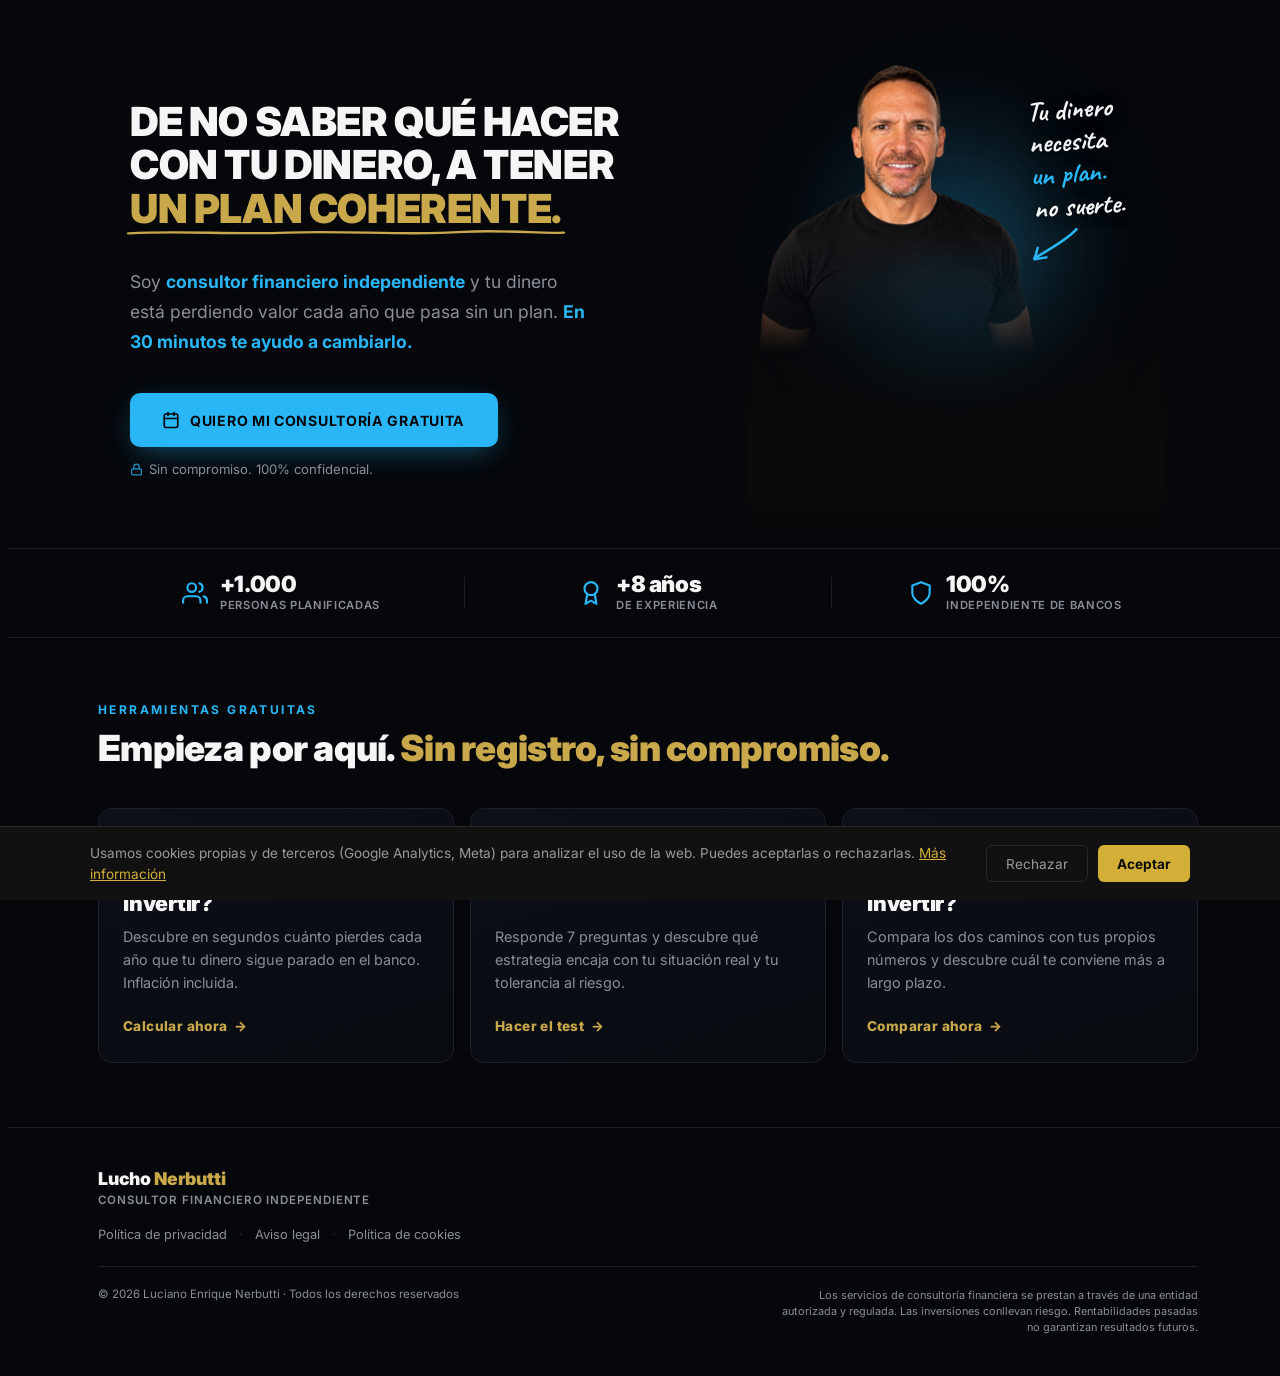
==== index.html @ 668ce2b1 "Add files via upload" ====
<!DOCTYPE html>
<html lang="es">
<head>
<meta charset="UTF-8">
<meta name="viewport" content="width=device-width, initial-scale=1.0, viewport-fit=cover">

<title>Lucho Nerbutti · Consultor Financiero Independiente · España</title>
<meta name="description" content="Consultor financiero independiente. Consultoría gratuita 30 min. Test de perfil inversor y calculadora de interés compuesto. +1.000 personas planificadas">
<link rel="canonical" href="https://luchonerbutti.com/">
<meta property="og:locale" content="es_ES">
<meta property="og:type" content="website">
<meta property="og:title" content="Lucho Nerbutti · Consultor Financiero Independiente · España">
<meta property="og:description" content="Consultor financiero independiente. Consultoría gratuita 30 min. Test de perfil inversor y calculadora de interés compuesto. +1.000 personas planificadas">
<meta property="og:url" content="https://luchonerbutti.com/">
<meta property="og:site_name" content="Lucho Nerbutti">
<meta property="og:image" content="/assets/og-homepage.png">
<meta property="og:image:width" content="1200">
<meta property="og:image:height" content="630">
<!-- fin bloque pendiente -->

<link rel="icon" href="/assets/favicon-32x32.png" sizes="32x32">
<link rel="icon" href="/assets/favicon-192x192.png" sizes="192x192">
<link rel="apple-touch-icon" href="/assets/favicon-180x180.png">

<link rel="preconnect" href="https://fonts.googleapis.com">
<link rel="preconnect" href="https://fonts.gstatic.com" crossorigin>
<link href="https://fonts.googleapis.com/css2?family=Inter:wght@400;500;600;700;800;900&family=Caveat:wght@600;700&display=swap" rel="stylesheet">
<link rel="stylesheet" href="/assets/shared.css">

<style>

:root{
  --bg:#05070A; --ink:#F5F5F5; --sky:#29B6F6; --gold:#C9A84C;
  --muted:#8A8F98; --line:#1B2027;
}

<style>
* { box-sizing: border-box; margin: 0; padding: 0; }
html, body { background: #05070a; overflow-x: hidden; width: 100%; max-width: 100%; }

#lucho-hero {
  font-family: 'Inter', sans-serif;
  background: #05070a;
  color: #f5f5f5;
  width: 100%;
  overflow: hidden;
}

.hero-grid-wrap { display: flex; justify-content: center; }
.hero-inner {
  width: 100%; max-width: 1100px;
  padding: 3.5rem 2rem 0;
  display: grid;
  grid-template-columns: 1.15fr 420px;
  gap: 2rem;
  align-items: stretch;
  box-sizing: border-box;
  min-height: 540px;
}

.hero-left {
  padding-bottom: 3rem;
  display: flex;
  flex-direction: column;
  justify-content: center;
}

.hero-title {
  font-size: 2.5rem; font-weight: 900; line-height: 1.08;
  color: #f5f5f5; letter-spacing: -0.01em; margin-bottom: 1.25rem;
  text-transform: uppercase;
}
.hero-title-mobile { display: none; }
.hero-title-desktop { display: block; }
.hero-title em { font-style: normal; color: #c9a84c; }

.hero-subtitle {
  font-size: 1.1rem; color: #8a8f98; line-height: 1.7;
  margin-bottom: 2.25rem; max-width: 460px;
}
.hero-subtitle strong { color: var(--sky); font-weight: 700; }

.hero-btns {
  display: flex; flex-direction: row; gap: 0.85rem;
  align-items: center; flex-wrap: wrap;
}

.hero-btn-primary {
  display: inline-flex; align-items: center; gap: 0.6rem; background: var(--sky); color: #05070a;
  border: 2px solid var(--sky); border-radius: 10px; padding: 1rem 1.9rem;
  font-size: 0.88rem; font-weight: 700; letter-spacing: 0.05em; text-transform: uppercase;
  cursor: pointer; text-decoration: none; font-family: 'Inter', sans-serif;
  box-shadow: 0 8px 30px -8px rgba(41,182,246,0.5);
  transition: background 0.2s, color 0.2s, transform 0.15s, box-shadow 0.2s;
}
.hero-btn-primary:hover { background: #4fc3f7; border-color: #4fc3f7; transform: translateY(-2px); box-shadow: 0 12px 40px -8px rgba(41,182,246,0.6); }

.hero-btn-secondary {
  display: inline-block; background: transparent; color: #f5f5f5;
  border: 2px solid #2a2a2a; border-radius: 8px; padding: 1rem 1.9rem;
  font-size: 0.88rem; font-weight: 700; letter-spacing: 0.1em; text-transform: uppercase;
  cursor: pointer; text-decoration: none; font-family: 'Inter', sans-serif;
  transition: border-color 0.2s, color 0.2s, transform 0.15s;
}
.hero-btn-secondary:hover { border-color: #c9a84c; color: #c9a84c; transform: translateY(-2px); }

.hero-right {
  position: relative;
  overflow: visible;
  display: flex;
  align-items: flex-start;
  justify-content: flex-start;
  background: linear-gradient(to top, #05070a 0%, rgba(10,10,10,0.4) 20%, transparent 50%);
}

.hero-foto {
  width: 300px;
  height: auto;
  max-height: 540px;
  object-fit: contain;
  -webkit-mask-image: linear-gradient(to bottom, black 60%, transparent 98%);
  mask-image: linear-gradient(to bottom, black 60%, transparent 98%);
  object-position: top center;
  display: block;
  position: relative;
  z-index: 1;
}

.hero-foto-fade {
  position: absolute;
  bottom: 0; left: 0; right: 0;
  height: 55%;
  background: linear-gradient(to top, #05070a 0%, rgba(10,10,10,0.9) 25%, rgba(10,10,10,0.5) 55%, transparent 100%);
  z-index: 2;
  pointer-events: none;
}

.hero-foto-glow {
  position: absolute;
  z-index: 0;
  pointer-events: none;
}

.hero-cred-wrap { display: flex; justify-content: center; border-top: 1px solid #1b2027; }
.hero-credibilidad {
  width: 100%; max-width: 1100px;
  padding: 1.5rem 2rem;
  display: flex; align-items: center; justify-content: space-around;
}
.hero-cred-item { display: flex; flex-direction: row; align-items: center; justify-content: center; gap: 0.75rem; text-align: left; flex: 1; }
.hero-cred-icon { color: var(--sky); flex-shrink: 0; }
.hero-cred-txt { display: flex; flex-direction: column; }
.hero-cred-numero { font-size: 1.4rem; font-weight: 900; color: #f5f5f5; letter-spacing: -0.02em; line-height: 1; margin-bottom: 0.25rem; }
.hero-cred-label { font-size: 0.7rem; color: #8a8f98; line-height: 1.2; text-transform: uppercase; letter-spacing: 0.06em; font-weight: 600; }
.hero-cred-sep { width: 1px; height: 32px; background: #1b2027; flex-shrink: 0; }

.hero-h2-seo {
  position: absolute;
  width: 1px; height: 1px;
  overflow: hidden;
  clip: rect(0,0,0,0);
  white-space: nowrap;
}

@media (max-width: 768px) {
  .hero-grid-wrap { display: block; }

  .hero-inner {
    grid-template-columns: 1fr;
    text-align: center;
    gap: 0;
    padding: 0 1.25rem 0;
    min-height: unset;
    align-items: center;
  }

  .hero-left {
    padding-bottom: 1.75rem;
    align-items: center;
    padding-top: 0;
    padding-left: 1.25rem;
    padding-right: 1.25rem;
  }

  .hero-right {
    order: -1;
    height: auto;
    width: 100%;
    overflow: visible;
    align-items: flex-start;
  }

  .hero-foto {
    width: 78%;
    height: auto;
    max-height: 360px;
    object-fit: contain;
    object-position: top center;
    margin: 24px auto 0;
    display: block;
    position: relative;
    -webkit-mask-image: linear-gradient(to bottom, black 62%, transparent 98%);
    mask-image: linear-gradient(to bottom, black 62%, transparent 98%);
  }

  .hero-right .hero-foto-glow {
    display: block;
    top: 6%; left: 50%; width: 78%; height: 55%;
    background: radial-gradient(ellipse at center, rgba(41,182,246,0.45) 0%, rgba(41,182,246,0.15) 45%, transparent 72%);
  }
  .hero-right .hero-handwrite {
    top: 12%; right: 3%; font-size: 1.2rem; max-width: 104px;
  }
  .hero-right .hero-handwrite .hw-arrow { width: 30px; height: 22px; margin-left: 0.8rem; }

  .hero-title {
    font-size: 1.75rem; letter-spacing: -0.02em;
    margin-bottom: 0.9rem; line-height: 1.08;
  }
  .hero-title-desktop { display: none; }
  .hero-title-mobile { display: block; }

  .hero-subtitle {
    font-size: 0.98rem; max-width: 100%;
    margin-left: auto; margin-right: auto;
    margin-bottom: 1.6rem;
  }

  .hero-btns {
    flex-direction: column; align-items: stretch;
    gap: 0.7rem; width: 100%;
  }
  .hero-btn-primary, .hero-btn-secondary {
    text-align: center; width: 100%; box-sizing: border-box;
    justify-content: center;
    padding: 1rem 0.75rem; font-size: 0.82rem; white-space: normal;
    letter-spacing: 0.03em;
  }

  .hero-cred-wrap { border-top: none; }
  .hero-credibilidad { padding: 1.25rem 1.25rem 1.75rem; justify-content: space-between; }
  .hero-cred-numero { font-size: 1.1rem; }
  .hero-cred-label { font-size: 0.62rem; color: #8a8f98; white-space: normal; max-width: 70px; }
  .hero-cred-sep { height: 28px; }
}


#lucho-footer { font-family: 'Inter', sans-serif; background: #05070a; border-top: 1px solid #1b2027; color: #f5f5f5; padding: 2.5rem 2rem 2rem; display: flex; justify-content: center; }
.footer-wrap { width: 100%; max-width: 1100px; }
.footer-top { margin-bottom: 1.25rem; }
.footer-nombre { font-size: 1.1rem; font-weight: 900; color: #f5f5f5; letter-spacing: -0.01em; margin-bottom: 0.2rem; }
.footer-nombre span { color: #c9a84c; }
.footer-cargo { font-size: 0.72rem; color: #8a8f98; letter-spacing: 0.08em; text-transform: uppercase; font-weight: 600; }
.footer-legal-row { display: flex; align-items: center; gap: 0.75rem; margin-bottom: 1.5rem; flex-wrap: wrap; }
.footer-legal-link { text-decoration: none; color: #8a8f98; font-size: 0.8rem; transition: color 0.2s; }
.footer-legal-link:hover { color: #c9a84c; }
.footer-sep { color: #2a2a2a; font-size: 0.8rem; }
.footer-bottom { display: flex; align-items: flex-start; justify-content: space-between; gap: 1rem; border-top: 1px solid #1b2027; padding-top: 1.25rem; flex-wrap: wrap; }
.footer-copyright { font-size: 0.72rem; color: #8a8f98; }
.footer-disclaimer { font-size: 0.68rem; color: #8a8f98; text-align: right; line-height: 1.5; max-width: 420px; }


/* ===== Identidad visual: celeste + glow + mano-escrito ===== */
.hero-note { display:flex; align-items:center; gap:0.4rem; margin-top:0.9rem; font-size:0.82rem; color:var(--muted); }
.hero-note svg { color: var(--sky); opacity:0.8; }

/* glow celeste detrás de la foto */
/* glow celeste detrás de la foto */
.hero-foto-glow {
  position:absolute; top:8%; left:50%; transform:translateX(-50%);
  width:65%; height:60%;
  background: radial-gradient(ellipse at center, rgba(41,182,246,0.55) 0%, rgba(41,182,246,0.15) 45%, transparent 70%);
  filter: blur(55px); z-index:0; pointer-events:none;
}
.hero-foto { position:relative; z-index:1; }

/* mano-escrito estilo boceto */
.hero-handwrite {
  position:absolute; z-index:3; top:6%; right:10%;
  font-family:'Caveat',cursive; font-size:1.75rem; font-weight:700;
  color:#f5f5f5; line-height:1.15; text-align:left; max-width:160px;
  transform:rotate(-4deg); text-shadow:0 2px 14px rgba(0,0,0,0.9);
}
.hero-handwrite .hw-plan { color: var(--sky); }
.hero-handwrite .hw-arrow { display:block; margin-top:0.2rem; margin-left:-0.5rem; color:var(--sky); }

/* eyebrow herramientas a celeste */
.herr-eyebrow { color: var(--sky) !important; }
.herr-card-tag { color: var(--sky) !important; }
.herr-card-tag-dot { background: var(--sky) !important; }
.herr-title em { color: var(--gold); }
.hero-title em { color: var(--gold); }
.hero-title em { position:relative; display:inline-block; }
.hero-title em::after {
  content:''; position:absolute; left:-1%; right:-1%; bottom:-0.18em; height:0.22em;
  background-image: url("data:image/svg+xml,%3Csvg xmlns='http://www.w3.org/2000/svg' viewBox='0 0 300 12' preserveAspectRatio='none'%3E%3Cpath d='M2 7 C40 3 70 9 110 6 C150 3 190 10 230 5 C260 2 285 8 298 6' stroke='%23C9A84C' stroke-width='3' fill='none' stroke-linecap='round'/%3E%3C/svg%3E");
  background-repeat:no-repeat; background-size:100% 100%;
}

/* CTA de tarjetas: mantener dorado (es "resultado/acción financiera"), o celeste? -> celeste acción */
.herr-card-cta { color: var(--gold) !important; }
.herr-card-cta-arrow { color: var(--gold); }

/* iconos credibilidad a celeste */
.hero-cred-icon { color: var(--sky); }

#lucho-herramientas { font-family: 'Inter', sans-serif; background: #05070a; color: #f5f5f5; padding: 4rem 2rem; display: flex; justify-content: center; border-top: 1px solid #1b2027; }
.herr-wrap { width: 100%; max-width: 1100px; }
.herr-head { margin-bottom: 2.5rem; }
.herr-eyebrow { font-size: 12px; color: #8a8f98; letter-spacing: 0.2em; text-transform: uppercase; font-weight: 700; margin-bottom: 0.75rem; }
.herr-title { font-size: 2.25rem; font-weight: 900; line-height: 1.1; color: #f5f5f5; letter-spacing: -0.02em; }
.herr-title em { font-style: normal; color: #c9a84c; }
.herr-grid { display: grid; grid-template-columns: repeat(3, 1fr); gap: 1rem; }
.herr-card { display: flex; flex-direction: column; background: linear-gradient(160deg, #0c1017 0%, #080b10 100%); border: 1px solid #1b2027; border-radius: 14px; padding: 1.75rem 1.5rem; text-decoration: none; position: relative; overflow: hidden; transition: transform 0.25s ease, border-color 0.25s ease, background 0.25s ease; }
.herr-card::before { content: ''; position: absolute; top: 0; left: 0; right: 0; height: 2px; background: var(--sky); transform: scaleX(0); transform-origin: left; transition: transform 0.3s ease; }
.herr-card:hover { border-color: #29506b; transform: translateY(-4px); background: linear-gradient(160deg, #0e131b 0%, #0a0e14 100%); }
.herr-card:hover::before { transform: scaleX(1); }
.herr-card-tag { display: inline-flex; align-items: center; gap: 0.4rem; font-size: 10px; color: #c9a84c; letter-spacing: 0.12em; text-transform: uppercase; font-weight: 700; margin-bottom: 1rem; }
.herr-card-tag-dot { width: 5px; height: 5px; border-radius: 50%; background: #c9a84c; flex-shrink: 0; }
.herr-card-title { font-size: 1.35rem; font-weight: 900; color: #f5f5f5; letter-spacing: -0.01em; line-height: 1.2; margin-bottom: 0.5rem; min-height: 3.24rem; display: flex; align-items: flex-start; }
.herr-card-desc { font-size: 0.9rem; color: #8a8f98; line-height: 1.6; margin-bottom: 1.5rem; flex-grow: 1; }
.herr-card-cta { display: inline-flex; align-items: center; gap: 0.4rem; font-size: 0.85rem; font-weight: 800; color: #c9a84c; letter-spacing: 0.03em; }
.herr-card-cta-arrow { transition: transform 0.2s; }
.herr-card:hover .herr-card-cta-arrow { transform: translateX(4px); }

@media (max-width: 768px) {
  .herr-title { font-size: 1.6rem; }
  .herr-grid { grid-template-columns: 1fr; }
  .herr-card-title { min-height: 0; }
  #lucho-herramientas { padding: 2.5rem 1.25rem; }
  #lucho-footer { padding: 2rem 1.25rem 1.5rem; }
  .footer-legal-row { gap: 0.5rem; }
  .footer-bottom { flex-direction: column; gap: 0.35rem; }
  .footer-disclaimer { text-align: left; }
}
</style>
</head>
<body>

<div id="lucho-hero">
  <h2 class="hero-h2-seo">Consultor financiero independiente — Test de perfil inversor y calculadora de interés compuesto gratuitos</h2>
  <div class="hero-grid-wrap">
    <div class="hero-inner">

      <div class="hero-left">
        <!-- Desktop title -->
        <h1 class="hero-title hero-title-desktop">
          DE NO SABER QUÉ HACER<br>
          CON TU DINERO, A TENER<br>
          <em>UN PLAN COHERENTE.</em>
        </h1>
        <!-- Mobile title -->
        <div class="hero-title hero-title-mobile">
          DE NO SABER QUÉ HACER<br>
          CON TU DINERO, A TENER<br>
          <em>UN PLAN COHERENTE.</em>
        </div>
        <p class="hero-subtitle">
          Soy <strong>consultor financiero independiente</strong> y tu dinero está perdiendo valor cada año que pasa sin un plan.
          <strong>En 30 minutos te ayudo a cambiarlo.</strong>
        </p>
        <div class="hero-btns">
          <a href="https://wa.me/34646604591?text=Hola%20Lucho%2C%20quiero%20reservar%20una%20consultor%C3%ADa%20gratuita%20para%20que%20valores%20mi%20caso" class="hero-btn-primary" target="_blank"><svg width="18" height="18" viewBox="0 0 24 24" fill="none" stroke="currentColor" stroke-width="2.2" stroke-linecap="round" stroke-linejoin="round"><rect x="3" y="4" width="18" height="18" rx="2"/><line x1="16" y1="2" x2="16" y2="6"/><line x1="8" y1="2" x2="8" y2="6"/><line x1="3" y1="10" x2="21" y2="10"/></svg>Quiero mi consultoría gratuita</a>
        </div>
        <p class="hero-note"><svg width="13" height="13" viewBox="0 0 24 24" fill="none" stroke="currentColor" stroke-width="2.2" stroke-linecap="round" stroke-linejoin="round"><rect x="3" y="11" width="18" height="11" rx="2"/><path d="M7 11V7a5 5 0 0 1 10 0v4"/></svg> Sin compromiso. 100% confidencial.</p>
      </div>

      <div class="hero-right">
        <div class="hero-foto-glow"></div>
        <img
          src="/assets/perfil-lucho.png"
          alt="Lucho Nerbutti — Consultor Financiero Independiente"
          class="hero-foto"
        />
        <div class="hero-foto-fade"></div>
        <div class="hero-handwrite">Tu dinero<br>necesita<br><span class="hw-plan">un plan.</span><br>no suerte.<svg class="hw-arrow" width="54" height="40" viewBox="0 0 54 40" fill="none" stroke="currentColor" stroke-width="2.5" stroke-linecap="round" stroke-linejoin="round"><path d="M50 4 C40 14 22 22 6 30"/><path d="M18 30 L6 31 L10 20"/></svg></div>
      </div>

    </div>
  </div>

  <div class="hero-cred-wrap">
    <div class="hero-credibilidad">
      <div class="hero-cred-item">
        <svg class="hero-cred-icon" width="26" height="26" viewBox="0 0 24 24" fill="none" stroke="currentColor" stroke-width="2" stroke-linecap="round" stroke-linejoin="round"><path d="M17 21v-2a4 4 0 0 0-4-4H5a4 4 0 0 0-4 4v2"/><circle cx="9" cy="7" r="4"/><path d="M23 21v-2a4 4 0 0 0-3-3.87"/><path d="M16 3.13a4 4 0 0 1 0 7.75"/></svg>
        <div class="hero-cred-txt">
          <div class="hero-cred-numero">+1.000</div>
          <div class="hero-cred-label">personas planificadas</div>
        </div>
      </div>
      <div class="hero-cred-sep"></div>
      <div class="hero-cred-item">
        <svg class="hero-cred-icon" width="26" height="26" viewBox="0 0 24 24" fill="none" stroke="currentColor" stroke-width="2" stroke-linecap="round" stroke-linejoin="round"><circle cx="12" cy="8" r="6"/><path d="M15.477 12.89 17 22l-5-3-5 3 1.523-9.11"/></svg>
        <div class="hero-cred-txt">
          <div class="hero-cred-numero">+8 años</div>
          <div class="hero-cred-label">de experiencia</div>
        </div>
      </div>
      <div class="hero-cred-sep"></div>
      <div class="hero-cred-item">
        <svg class="hero-cred-icon" width="26" height="26" viewBox="0 0 24 24" fill="none" stroke="currentColor" stroke-width="2" stroke-linecap="round" stroke-linejoin="round"><path d="M12 22s8-4 8-10V5l-8-3-8 3v7c0 6 8 10 8 10z"/></svg>
        <div class="hero-cred-txt">
          <div class="hero-cred-numero">100%</div>
          <div class="hero-cred-label">independiente de bancos</div>
        </div>
      </div>
    </div>
  </div>
</div>

<div id="lucho-herramientas">
  <div class="herr-wrap">
    <div class="herr-head">
      <div class="herr-eyebrow">Herramientas gratuitas</div>
      <div class="herr-title">Empieza por aquí. <em>Sin registro, sin compromiso.</em></div>
    </div>
    <div class="herr-grid">

      <a href="/calculadora-interes-compuesto/" class="herr-card">
        <div class="herr-card-tag"><span class="herr-card-tag-dot"></span>Calculadora · 30 seg</div>
        <div class="herr-card-title">¿Cuánto te cuesta no invertir?</div>
        <div class="herr-card-desc">Descubre en segundos cuánto pierdes cada año que tu dinero sigue parado en el banco. Inflación incluida.</div>
        <span class="herr-card-cta">Calcular ahora <span class="herr-card-cta-arrow">→</span></span>
      </a>

      <a href="/test-perfil-inversor/" class="herr-card">
        <div class="herr-card-tag"><span class="herr-card-tag-dot"></span>Test · 3 min</div>
        <div class="herr-card-title">¿Qué tipo de inversor eres?</div>
        <div class="herr-card-desc">Responde 7 preguntas y descubre qué estrategia encaja con tu situación real y tu tolerancia al riesgo.</div>
        <span class="herr-card-cta">Hacer el test <span class="herr-card-cta-arrow">→</span></span>
      </a>

      <a href="/amortizar-hipoteca-o-invertir/" class="herr-card">
        <div class="herr-card-tag"><span class="herr-card-tag-dot"></span>Simulador · 2 min</div>
        <div class="herr-card-title">¿Amortizar hipoteca o invertir?</div>
        <div class="herr-card-desc">Compara los dos caminos con tus propios números y descubre cuál te conviene más a largo plazo.</div>
        <span class="herr-card-cta">Comparar ahora <span class="herr-card-cta-arrow">→</span></span>
      </a>

    </div>
  </div>
</div>

  <div id="lucho-footer">
  <div class="footer-wrap">
    <div class="footer-top">
      <div class="footer-nombre">Lucho <span>Nerbutti</span></div>
      <div class="footer-cargo">Consultor Financiero Independiente</div>
    </div>
    <div class="footer-legal-row">
      <a href="/politica-de-privacidad/" class="footer-legal-link">Política de privacidad</a>
      <span class="footer-sep">·</span>
      <a href="/aviso-legal/" class="footer-legal-link">Aviso legal</a>
      <span class="footer-sep">·</span>
      <a href="/politica-de-cookies/" class="footer-legal-link">Política de cookies</a>
    </div>
    <div class="footer-bottom">
      <div class="footer-copyright">© 2026 Luciano Enrique Nerbutti · Todos los derechos reservados</div>
      <div class="footer-disclaimer">Los servicios de consultoría financiera se prestan a través de una entidad autorizada y regulada. Las inversiones conllevan riesgo. Rentabilidades pasadas no garantizan resultados futuros.</div>
    </div>
  </div>
  </div>


<script src="/assets/cookie-consent.js"></script>
</body>
</html>
---- assets/shared.css ----
/* ── COOKIE BANNER ── */
#ln-cookie-banner {
  position: fixed; bottom: 0; left: 0; right: 0; z-index: 9999;
  background: #111111; border-top: 1px solid #2a2a2a;
  padding: 1rem 1.5rem; font-family: 'Inter', sans-serif;
}
.ln-cookie-inner {
  max-width: 1100px; margin: 0 auto;
  display: flex; align-items: center; justify-content: space-between;
  gap: 1.5rem; flex-wrap: wrap;
}
.ln-cookie-inner p { color: #999; font-size: 0.85rem; line-height: 1.5; margin: 0; flex: 1; min-width: 240px; }
.ln-cookie-inner a { color: #d4af37; }
.ln-cookie-btns { display: flex; gap: 0.6rem; flex-shrink: 0; }
#ln-cookie-reject { background: transparent; border: 1px solid #2a2a2a; color: #999; border-radius: 6px; padding: 0.6rem 1.2rem; font-size: 0.85rem; cursor: pointer; font-family: 'Inter', sans-serif; }
#ln-cookie-accept { background: #d4af37; border: none; color: #0a0a0a; border-radius: 6px; padding: 0.6rem 1.2rem; font-weight: 700; font-size: 0.85rem; cursor: pointer; font-family: 'Inter', sans-serif; }
@media (max-width: 600px) {
  .ln-cookie-inner { flex-direction: column; align-items: stretch; }
  .ln-cookie-btns { justify-content: stretch; }
  .ln-cookie-btns button { flex: 1; }
}

/* ── FOOTER (igual en todas las páginas) ── */
#ln-footer { font-family: 'Inter', sans-serif; background: #0a0a0a; border-top: 1px solid #1a1a1a; color: #f5f5f5; padding: 2.5rem 2rem 2rem; display: flex; justify-content: center; }
.ln-footer-wrap { width: 100%; max-width: 1100px; }
.ln-footer-top { margin-bottom: 1.25rem; }
.ln-footer-nombre { font-size: 1.1rem; font-weight: 900; color: #f5f5f5; letter-spacing: -0.01em; margin-bottom: 0.2rem; }
.ln-footer-nombre span { color: #d4af37; }
.ln-footer-cargo { font-size: 0.72rem; color: #555; letter-spacing: 0.08em; text-transform: uppercase; font-weight: 600; }
.ln-footer-legal-row { display: flex; align-items: center; gap: 0.75rem; margin-bottom: 1.5rem; flex-wrap: wrap; }
.ln-footer-legal-link { text-decoration: none; color: #555; font-size: 0.8rem; transition: color 0.2s; }
.ln-footer-legal-link:hover { color: #d4af37; }
.ln-footer-sep { color: #2a2a2a; font-size: 0.8rem; }
.ln-footer-bottom { display: flex; align-items: flex-start; justify-content: space-between; gap: 1rem; border-top: 1px solid #141414; padding-top: 1.25rem; flex-wrap: wrap; }
.ln-footer-copyright { font-size: 0.72rem; color: #444; }
.ln-footer-disclaimer { font-size: 0.68rem; color: #333; text-align: right; line-height: 1.5; max-width: 420px; }
@media (max-width: 768px) {
  #ln-footer { padding: 2rem 1.25rem 1.5rem; }
  .ln-footer-bottom { flex-direction: column; gap: 0.35rem; }
  .ln-footer-disclaimer { text-align: left; }
}

/* ── PÁGINAS LEGALES ── */
#legal-page { font-family: 'Inter', sans-serif; background: #0a0a0a; color: #f5f5f5; width: 100%; padding-bottom: 2rem; }
.legal-wrap { width: 100%; max-width: 800px; margin: 0 auto; padding: 4rem 2rem 3rem; }
.legal-title { font-size: 2rem; font-weight: 900; color: #f5f5f5; letter-spacing: -0.02em; margin-bottom: 2rem; text-transform: uppercase; }
.legal-h2 { font-size: 1.05rem; font-weight: 800; color: #d4af37; letter-spacing: 0.02em; margin: 2rem 0 0.85rem; text-transform: uppercase; }
.legal-h2:first-of-type { margin-top: 0; }
.legal-p { font-size: 0.98rem; color: #999; line-height: 1.75; margin-bottom: 1rem; }
.legal-p a { color: #d4af37; }
.legal-list { margin: 0 0 1rem 1.1rem; }
.legal-list li { font-size: 0.98rem; color: #999; line-height: 1.9; }
.legal-list strong { color: #c8c8c8; }
.legal-table { width: 100%; border-collapse: collapse; margin-bottom: 1.5rem; font-size: 0.92rem; }
.legal-table th, .legal-table td { border: 1px solid #222; padding: 0.65rem 0.85rem; text-align: left; color: #999; }
.legal-table th { color: #d4af37; background: #0f0f0f; }
@media (max-width: 600px) {
  .legal-wrap { padding: 2.5rem 1.25rem 2rem; }
  .legal-title { font-size: 1.5rem; }
}
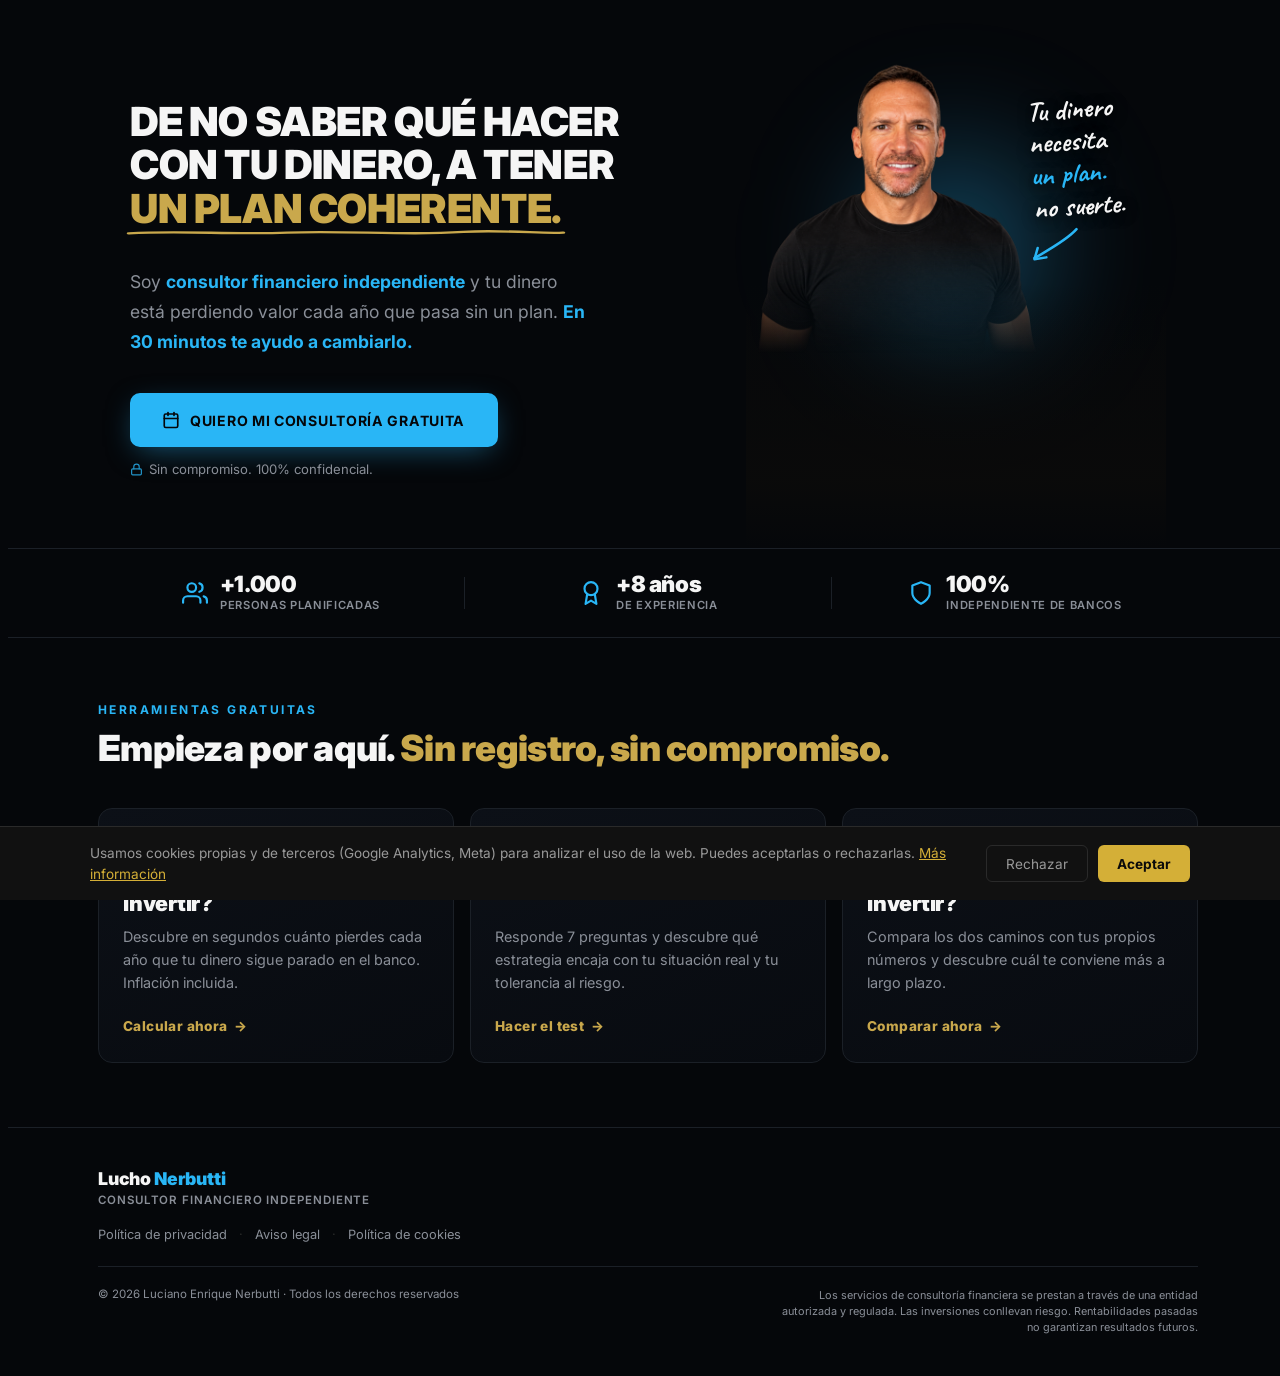
==== commit b6f3b550: "Add files via upload" ====
--- a/index.html
+++ b/index.html
@@ -249,7 +249,7 @@
 .footer-wrap { width: 100%; max-width: 1100px; }
 .footer-top { margin-bottom: 1.25rem; }
 .footer-nombre { font-size: 1.1rem; font-weight: 900; color: #f5f5f5; letter-spacing: -0.01em; margin-bottom: 0.2rem; }
-.footer-nombre span { color: #c9a84c; }
+.footer-nombre span { color: #29B6F6; }
 .footer-cargo { font-size: 0.72rem; color: #8a8f98; letter-spacing: 0.08em; text-transform: uppercase; font-weight: 600; }
 .footer-legal-row { display: flex; align-items: center; gap: 0.75rem; margin-bottom: 1.5rem; flex-wrap: wrap; }
 .footer-legal-link { text-decoration: none; color: #8a8f98; font-size: 0.8rem; transition: color 0.2s; }
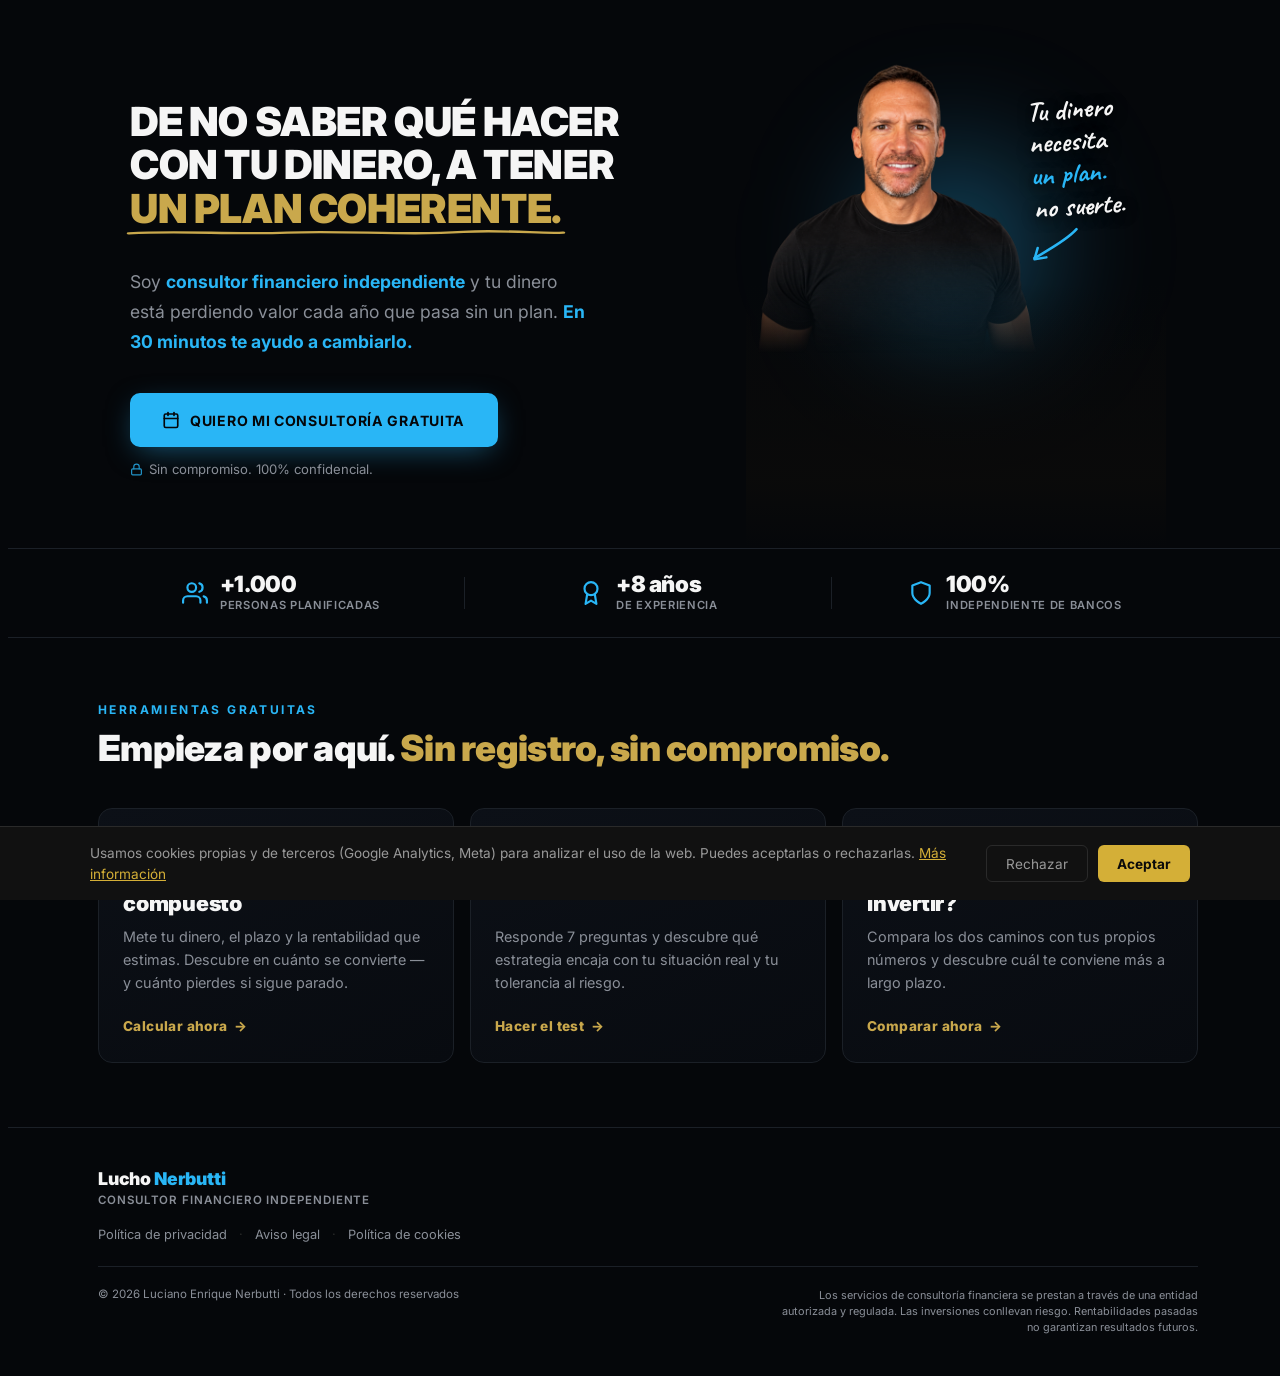
==== commit 447a7414: "Add files via upload" ====
--- a/index.html
+++ b/index.html
@@ -418,8 +418,8 @@
 
       <a href="/calculadora-interes-compuesto/" class="herr-card">
         <div class="herr-card-tag"><span class="herr-card-tag-dot"></span>Calculadora · 30 seg</div>
-        <div class="herr-card-title">¿Cuánto te cuesta no invertir?</div>
-        <div class="herr-card-desc">Descubre en segundos cuánto pierdes cada año que tu dinero sigue parado en el banco. Inflación incluida.</div>
+        <div class="herr-card-title">Calculadora de interés compuesto</div>
+        <div class="herr-card-desc">Mete tu dinero, el plazo y la rentabilidad que estimas. Descubre en cuánto se convierte — y cuánto pierdes si sigue parado.</div>
         <span class="herr-card-cta">Calcular ahora <span class="herr-card-cta-arrow">→</span></span>
       </a>
 
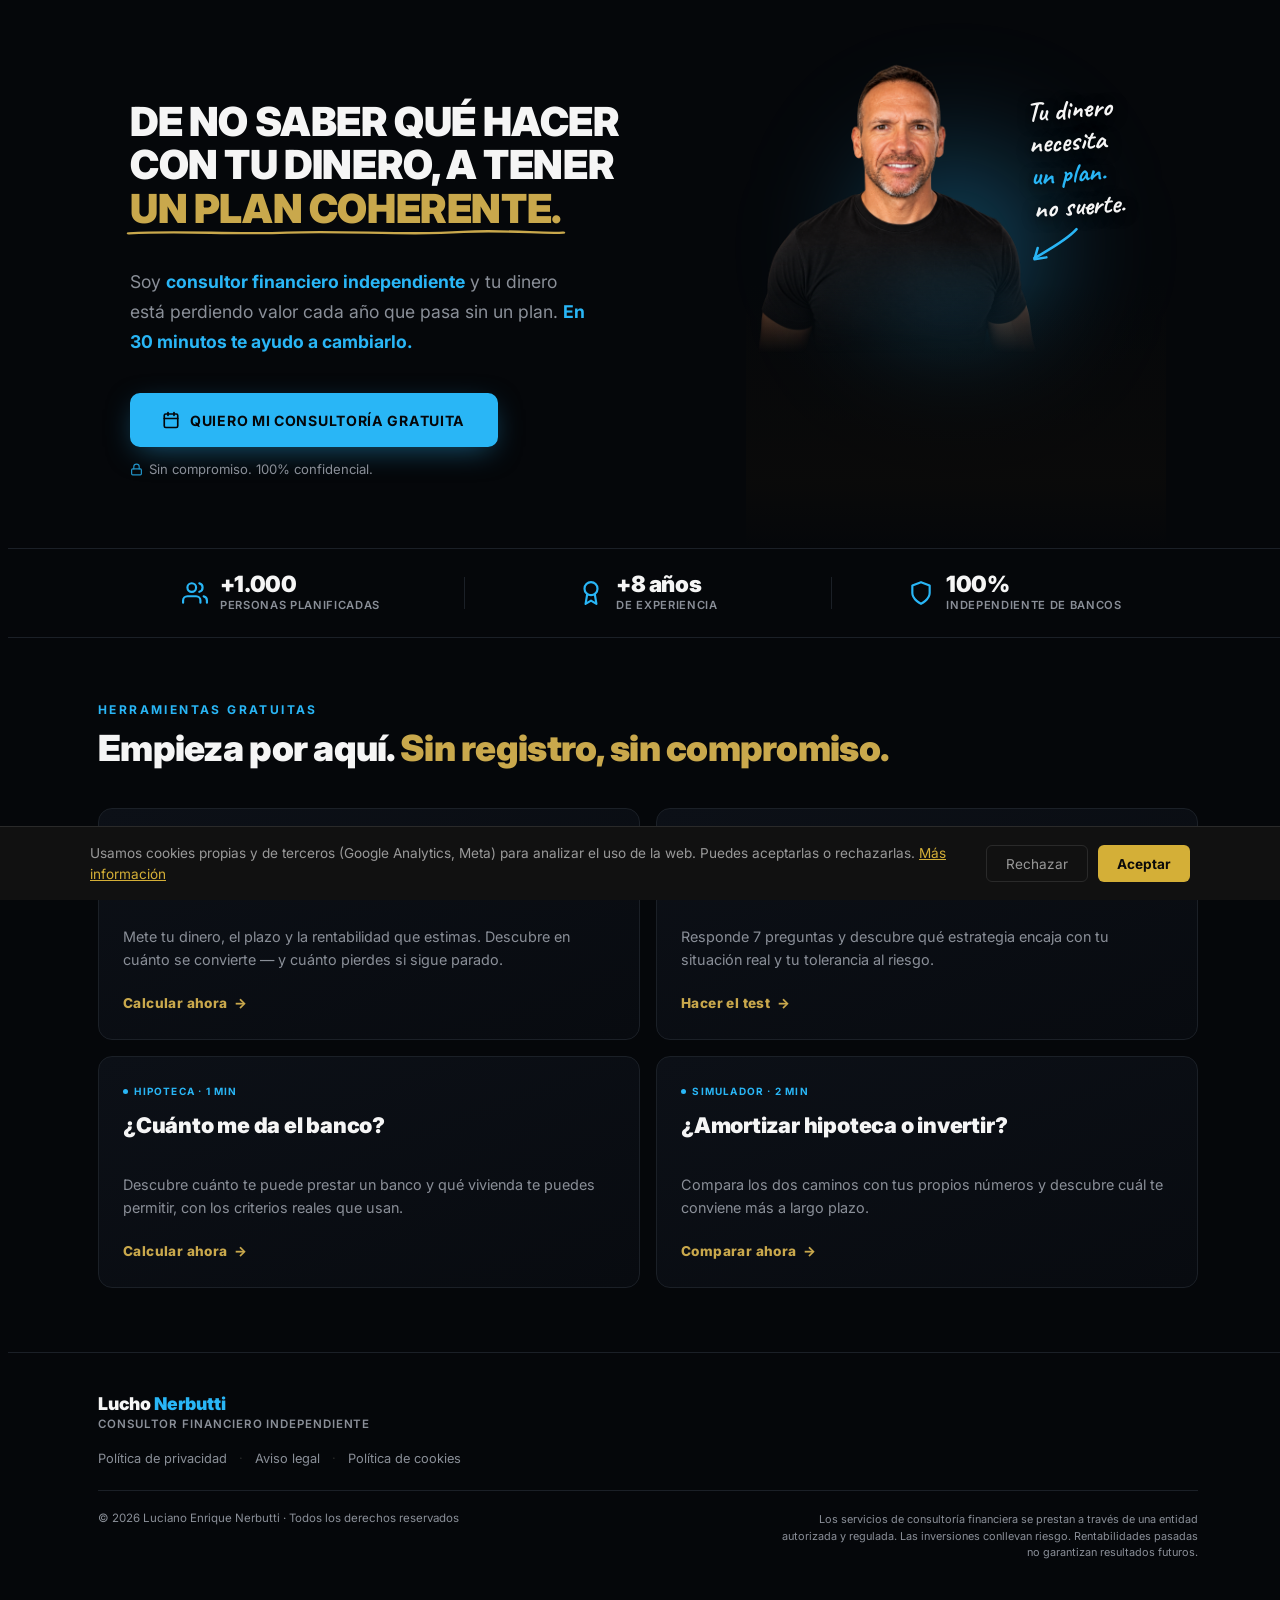
==== commit 6d125cfe: "Add files via upload" ====
--- a/index.html
+++ b/index.html
@@ -310,7 +310,7 @@
 .herr-eyebrow { font-size: 12px; color: #8a8f98; letter-spacing: 0.2em; text-transform: uppercase; font-weight: 700; margin-bottom: 0.75rem; }
 .herr-title { font-size: 2.25rem; font-weight: 900; line-height: 1.1; color: #f5f5f5; letter-spacing: -0.02em; }
 .herr-title em { font-style: normal; color: #c9a84c; }
-.herr-grid { display: grid; grid-template-columns: repeat(3, 1fr); gap: 1rem; }
+.herr-grid { display: grid; grid-template-columns: repeat(2, 1fr); gap: 1rem; }
 .herr-card { display: flex; flex-direction: column; background: linear-gradient(160deg, #0c1017 0%, #080b10 100%); border: 1px solid #1b2027; border-radius: 14px; padding: 1.75rem 1.5rem; text-decoration: none; position: relative; overflow: hidden; transition: transform 0.25s ease, border-color 0.25s ease, background 0.25s ease; }
 .herr-card::before { content: ''; position: absolute; top: 0; left: 0; right: 0; height: 2px; background: var(--sky); transform: scaleX(0); transform-origin: left; transition: transform 0.3s ease; }
 .herr-card:hover { border-color: #29506b; transform: translateY(-4px); background: linear-gradient(160deg, #0e131b 0%, #0a0e14 100%); }
@@ -430,6 +430,13 @@
         <span class="herr-card-cta">Hacer el test <span class="herr-card-cta-arrow">→</span></span>
       </a>
 
+      <a href="/cuanto-me-da-el-banco/" class="herr-card">
+        <div class="herr-card-tag"><span class="herr-card-tag-dot"></span>Hipoteca · 1 min</div>
+        <div class="herr-card-title">¿Cuánto me da el banco?</div>
+        <div class="herr-card-desc">Descubre cuánto te puede prestar un banco y qué vivienda te puedes permitir, con los criterios reales que usan.</div>
+        <span class="herr-card-cta">Calcular ahora <span class="herr-card-cta-arrow">→</span></span>
+      </a>
+
       <a href="/amortizar-hipoteca-o-invertir/" class="herr-card">
         <div class="herr-card-tag"><span class="herr-card-tag-dot"></span>Simulador · 2 min</div>
         <div class="herr-card-title">¿Amortizar hipoteca o invertir?</div>
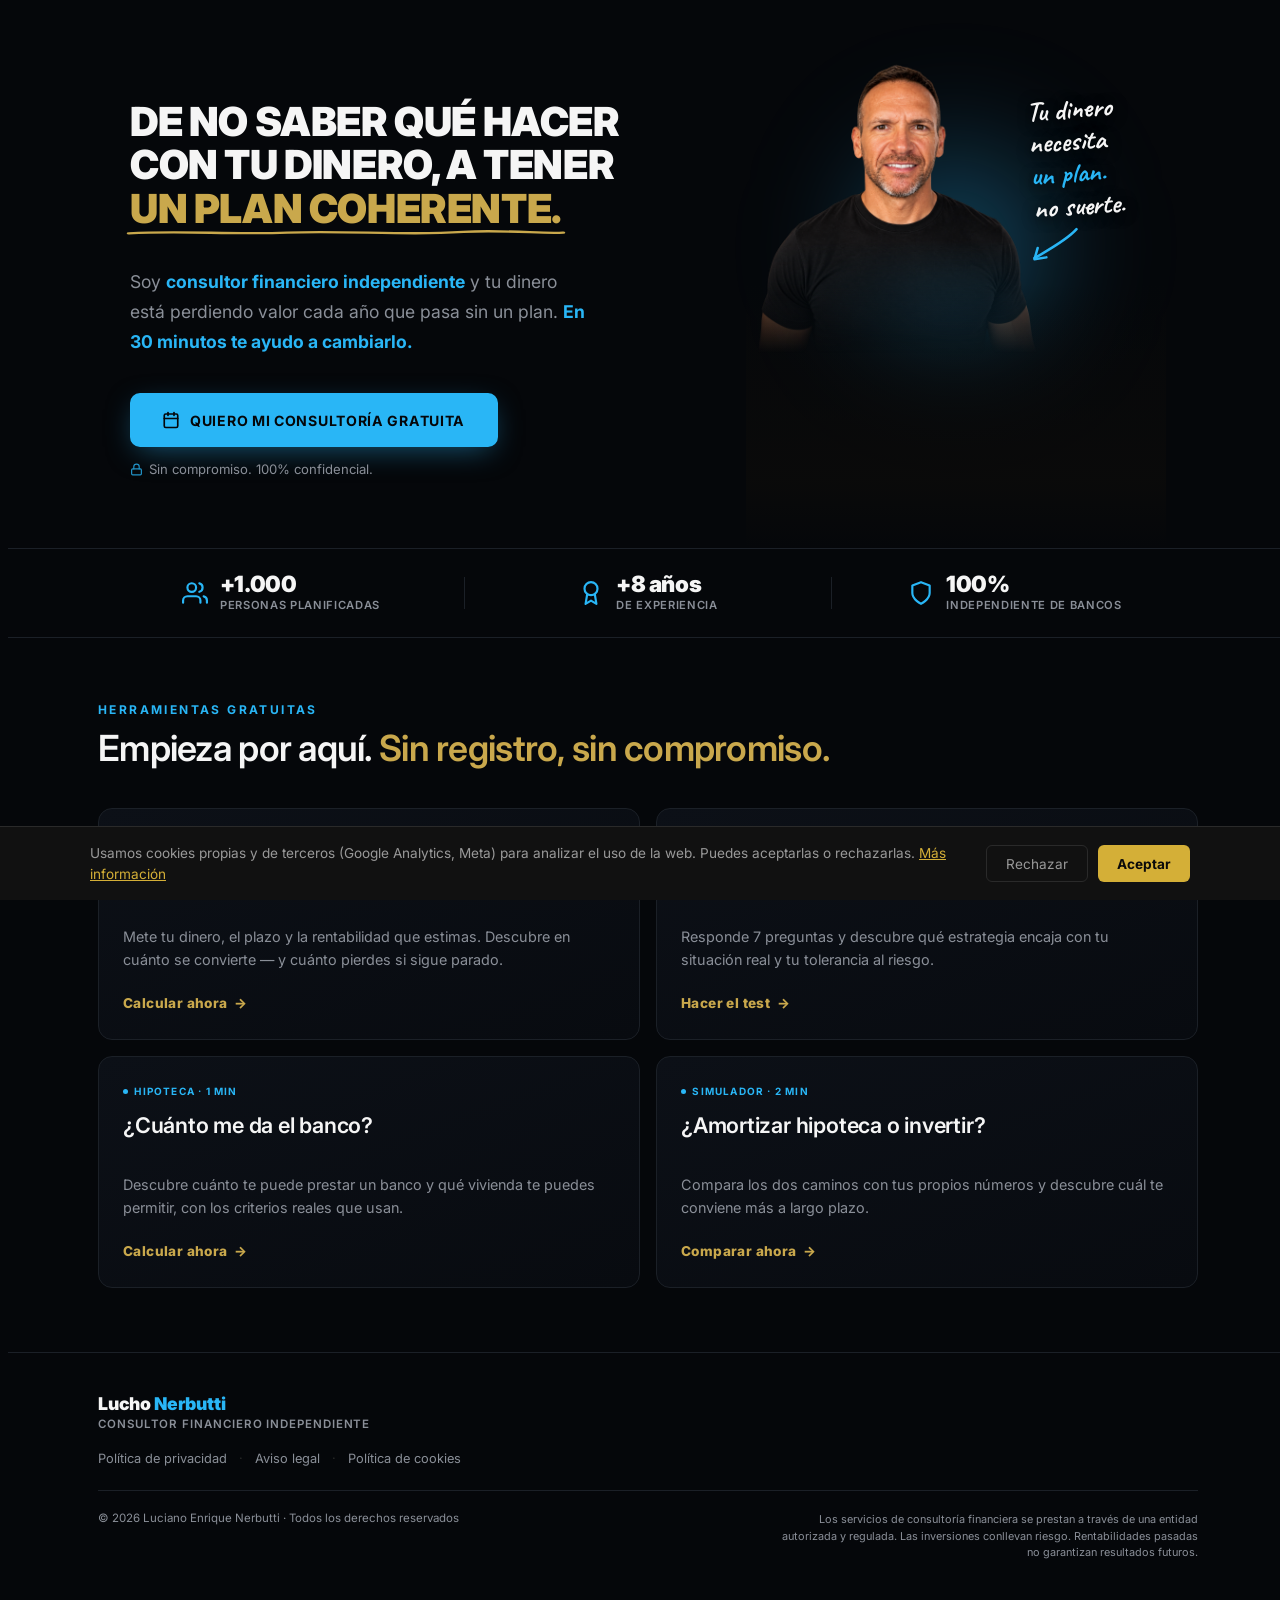
==== commit 75afffb4: "Add files via upload" ====
--- a/index.html
+++ b/index.html
@@ -308,7 +308,7 @@
 .herr-wrap { width: 100%; max-width: 1100px; }
 .herr-head { margin-bottom: 2.5rem; }
 .herr-eyebrow { font-size: 12px; color: #8a8f98; letter-spacing: 0.2em; text-transform: uppercase; font-weight: 700; margin-bottom: 0.75rem; }
-.herr-title { font-size: 2.25rem; font-weight: 900; line-height: 1.1; color: #f5f5f5; letter-spacing: -0.02em; }
+.herr-title { font-size: 2.25rem; font-weight: 600; line-height: 1.1; color: #f5f5f5; letter-spacing: -0.02em; }
 .herr-title em { font-style: normal; color: #c9a84c; }
 .herr-grid { display: grid; grid-template-columns: repeat(2, 1fr); gap: 1rem; }
 .herr-card { display: flex; flex-direction: column; background: linear-gradient(160deg, #0c1017 0%, #080b10 100%); border: 1px solid #1b2027; border-radius: 14px; padding: 1.75rem 1.5rem; text-decoration: none; position: relative; overflow: hidden; transition: transform 0.25s ease, border-color 0.25s ease, background 0.25s ease; }
@@ -317,7 +317,7 @@
 .herr-card:hover::before { transform: scaleX(1); }
 .herr-card-tag { display: inline-flex; align-items: center; gap: 0.4rem; font-size: 10px; color: #c9a84c; letter-spacing: 0.12em; text-transform: uppercase; font-weight: 700; margin-bottom: 1rem; }
 .herr-card-tag-dot { width: 5px; height: 5px; border-radius: 50%; background: #c9a84c; flex-shrink: 0; }
-.herr-card-title { font-size: 1.35rem; font-weight: 900; color: #f5f5f5; letter-spacing: -0.01em; line-height: 1.2; margin-bottom: 0.5rem; min-height: 3.24rem; display: flex; align-items: flex-start; }
+.herr-card-title { font-size: 1.35rem; font-weight: 600; color: #f5f5f5; letter-spacing: -0.01em; line-height: 1.2; margin-bottom: 0.5rem; min-height: 3.24rem; display: flex; align-items: flex-start; }
 .herr-card-desc { font-size: 0.9rem; color: #8a8f98; line-height: 1.6; margin-bottom: 1.5rem; flex-grow: 1; }
 .herr-card-cta { display: inline-flex; align-items: center; gap: 0.4rem; font-size: 0.85rem; font-weight: 800; color: #c9a84c; letter-spacing: 0.03em; }
 .herr-card-cta-arrow { transition: transform 0.2s; }
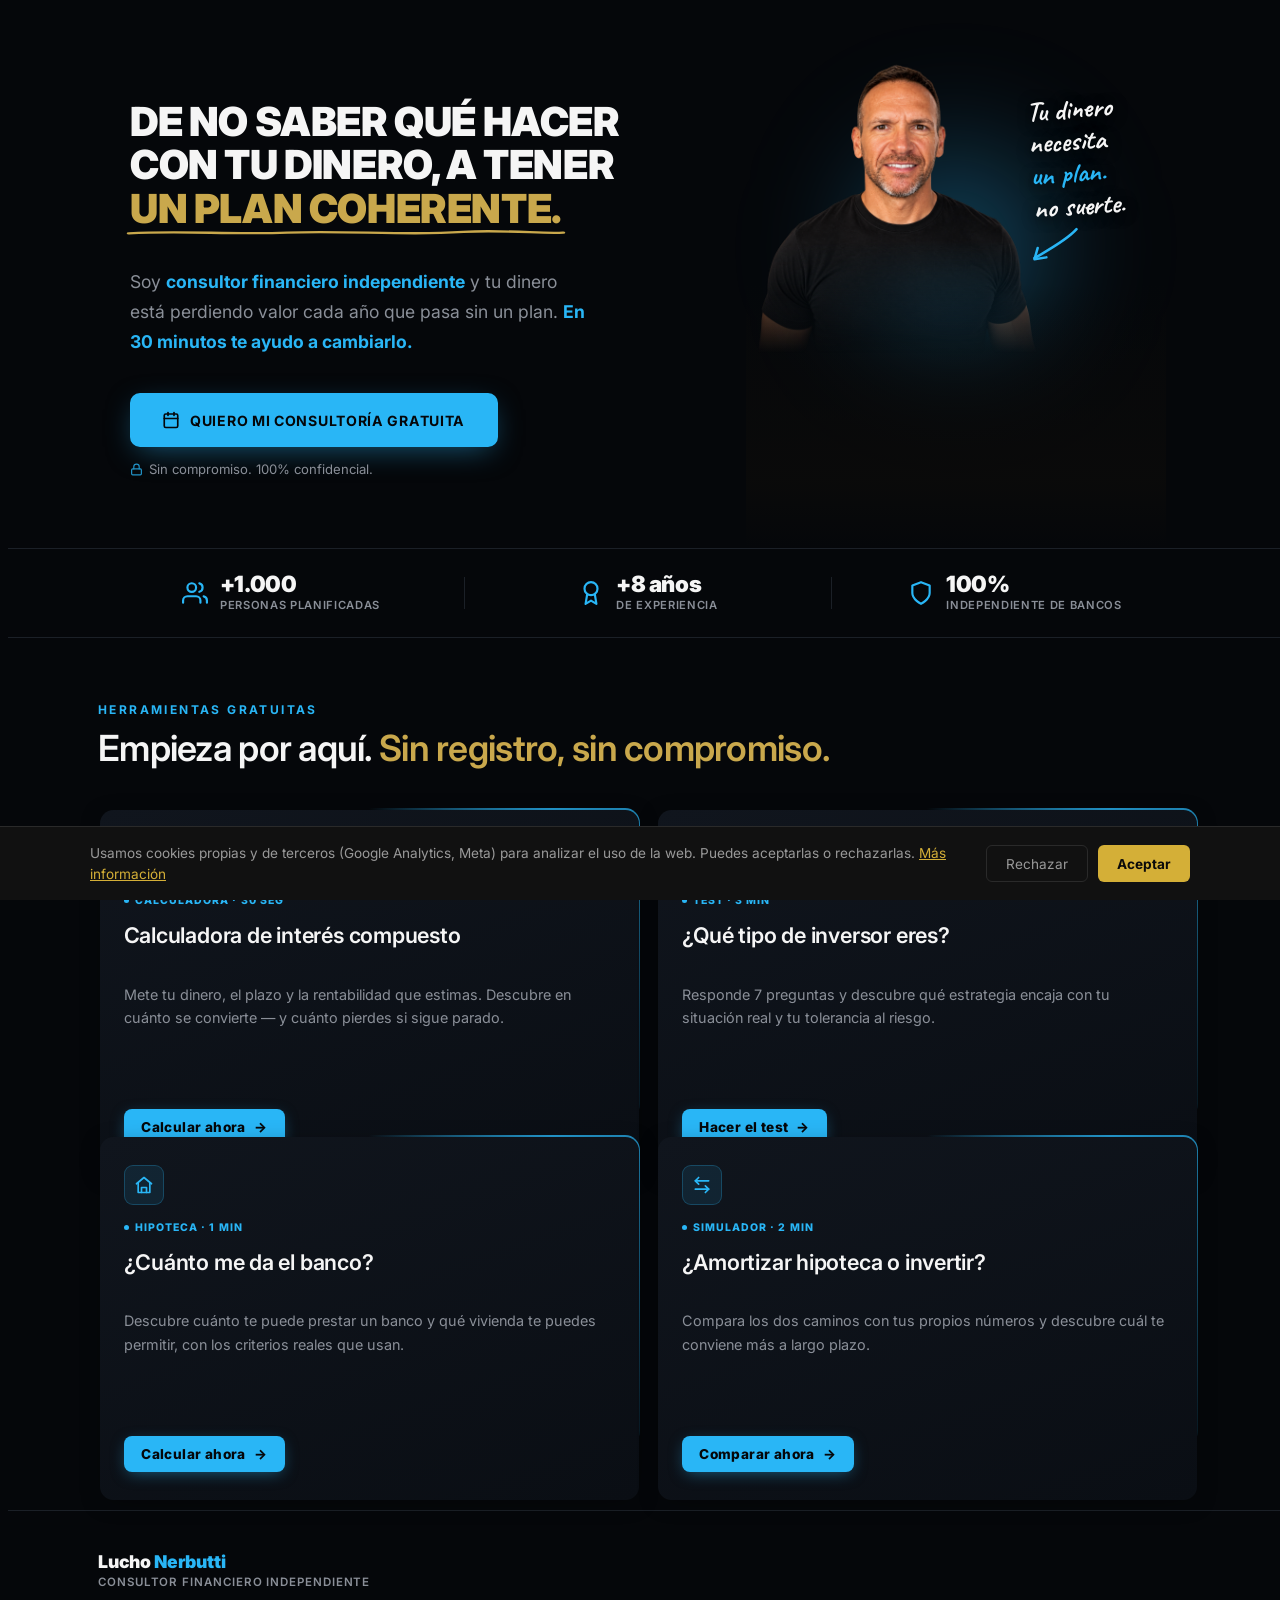
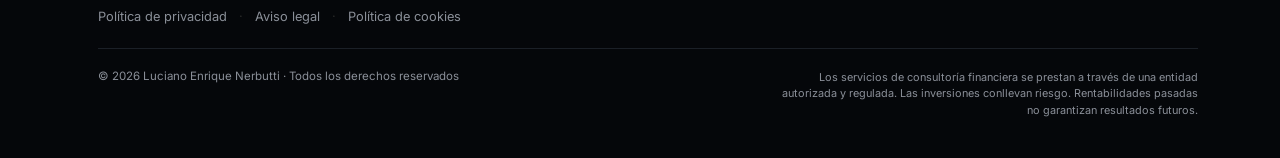
==== commit 5d45f5ef: "Add files via upload" ====
--- a/index.html
+++ b/index.html
@@ -286,8 +286,6 @@
 
 /* eyebrow herramientas a celeste */
 .herr-eyebrow { color: var(--sky) !important; }
-.herr-card-tag { color: var(--sky) !important; }
-.herr-card-tag-dot { background: var(--sky) !important; }
 .herr-title em { color: var(--gold); }
 .hero-title em { color: var(--gold); }
 .hero-title em { position:relative; display:inline-block; }
@@ -297,12 +295,14 @@
   background-repeat:no-repeat; background-size:100% 100%;
 }
 
-/* CTA de tarjetas: mantener dorado (es "resultado/acción financiera"), o celeste? -> celeste acción */
-.herr-card-cta { color: var(--gold) !important; }
-.herr-card-cta-arrow { color: var(--gold); }
+/* CTA de tarjetas: celeste — es interacción, no dato financiero (ver regla de identidad) */
 
 /* iconos credibilidad a celeste */
 .hero-cred-icon { color: var(--sky); }
+
+/* anillo giratorio de las tarjetas de herramientas */
+@property --angle { syntax: '<angle>'; initial-value: 0deg; inherits: false; }
+@keyframes herr-ring-spin { to { --angle: 360deg; } }
 
 #lucho-herramientas { font-family: 'Inter', sans-serif; background: #05070a; color: #f5f5f5; padding: 4rem 2rem; display: flex; justify-content: center; border-top: 1px solid #1b2027; }
 .herr-wrap { width: 100%; max-width: 1100px; }
@@ -311,17 +311,19 @@
 .herr-title { font-size: 2.25rem; font-weight: 600; line-height: 1.1; color: #f5f5f5; letter-spacing: -0.02em; }
 .herr-title em { font-style: normal; color: #c9a84c; }
 .herr-grid { display: grid; grid-template-columns: repeat(2, 1fr); gap: 1rem; }
-.herr-card { display: flex; flex-direction: column; background: linear-gradient(160deg, #0c1017 0%, #080b10 100%); border: 1px solid #1b2027; border-radius: 14px; padding: 1.75rem 1.5rem; text-decoration: none; position: relative; overflow: hidden; transition: transform 0.25s ease, border-color 0.25s ease, background 0.25s ease; }
-.herr-card::before { content: ''; position: absolute; top: 0; left: 0; right: 0; height: 2px; background: var(--sky); transform: scaleX(0); transform-origin: left; transition: transform 0.3s ease; }
-.herr-card:hover { border-color: #29506b; transform: translateY(-4px); background: linear-gradient(160deg, #0e131b 0%, #0a0e14 100%); }
-.herr-card:hover::before { transform: scaleX(1); }
-.herr-card-tag { display: inline-flex; align-items: center; gap: 0.4rem; font-size: 10px; color: #c9a84c; letter-spacing: 0.12em; text-transform: uppercase; font-weight: 700; margin-bottom: 1rem; }
-.herr-card-tag-dot { width: 5px; height: 5px; border-radius: 50%; background: #c9a84c; flex-shrink: 0; }
+.herr-card-ring { position: relative; display: block; border-radius: 15px; padding: 1.5px; text-decoration: none; background: conic-gradient(from var(--angle), transparent 0deg, rgba(41,182,246,0.85) 50deg, transparent 130deg, transparent 360deg); animation: herr-ring-spin 6s linear infinite; }
+.herr-card-ring:hover { animation-duration: 2.2s; }
+.herr-card { display: flex; flex-direction: column; height: 100%; background: linear-gradient(160deg, #10151d 0%, #0a0e14 100%); border-radius: 13.5px; padding: 1.75rem 1.5rem; position: relative; overflow: hidden; box-shadow: 0 4px 24px -8px rgba(0,0,0,0.55); transition: background 0.25s ease; }
+.herr-card-ring:hover .herr-card { background: linear-gradient(160deg, #131924 0%, #0c1017 100%); }
+.herr-card-icon { width: 38px; height: 38px; border-radius: 9px; display: flex; align-items: center; justify-content: center; margin-bottom: 1rem; color: var(--sky); background: rgba(41,182,246,0.1); border: 1px solid rgba(41,182,246,0.25); transition: transform 0.25s ease, background 0.25s ease; flex-shrink: 0; }
+.herr-card-ring:hover .herr-card-icon { transform: scale(1.08) rotate(-4deg); background: rgba(41,182,246,0.18); }
+.herr-card-tag { display: inline-flex; align-items: center; gap: 0.4rem; font-size: 10.5px; color: var(--sky); letter-spacing: 0.1em; text-transform: uppercase; font-weight: 800; margin-bottom: 1rem; }
+.herr-card-tag-dot { width: 5px; height: 5px; border-radius: 50%; background: var(--sky); flex-shrink: 0; }
 .herr-card-title { font-size: 1.35rem; font-weight: 600; color: #f5f5f5; letter-spacing: -0.01em; line-height: 1.2; margin-bottom: 0.5rem; min-height: 3.24rem; display: flex; align-items: flex-start; }
 .herr-card-desc { font-size: 0.9rem; color: #8a8f98; line-height: 1.6; margin-bottom: 1.5rem; flex-grow: 1; }
-.herr-card-cta { display: inline-flex; align-items: center; gap: 0.4rem; font-size: 0.85rem; font-weight: 800; color: #c9a84c; letter-spacing: 0.03em; }
+.herr-card-cta { display: inline-flex; align-items: center; gap: 0.5rem; font-size: 0.85rem; font-weight: 800; color: #05070a; letter-spacing: 0.03em; background: var(--sky); padding: 0.65rem 1.1rem; border-radius: 8px; width: fit-content; box-shadow: 0 4px 16px -4px rgba(41,182,246,0.5); }
 .herr-card-cta-arrow { transition: transform 0.2s; }
-.herr-card:hover .herr-card-cta-arrow { transform: translateX(4px); }
+.herr-card-ring:hover .herr-card-cta-arrow { transform: translateX(3px); }
 
 @media (max-width: 768px) {
   .herr-title { font-size: 1.6rem; }
@@ -332,6 +334,10 @@
   .footer-legal-row { gap: 0.5rem; }
   .footer-bottom { flex-direction: column; gap: 0.35rem; }
   .footer-disclaimer { text-align: left; }
+}
+
+@media (prefers-reduced-motion: reduce) {
+  .herr-card-ring { animation: none; }
 }
 </style>
 </head>
@@ -416,32 +422,44 @@
     </div>
     <div class="herr-grid">
 
-      <a href="/calculadora-interes-compuesto/" class="herr-card">
-        <div class="herr-card-tag"><span class="herr-card-tag-dot"></span>Calculadora · 30 seg</div>
-        <div class="herr-card-title">Calculadora de interés compuesto</div>
-        <div class="herr-card-desc">Mete tu dinero, el plazo y la rentabilidad que estimas. Descubre en cuánto se convierte — y cuánto pierdes si sigue parado.</div>
-        <span class="herr-card-cta">Calcular ahora <span class="herr-card-cta-arrow">→</span></span>
+      <a href="/calculadora-interes-compuesto/" class="herr-card-ring">
+        <div class="herr-card">
+          <div class="herr-card-icon"><svg width="20" height="20" viewBox="0 0 24 24" fill="none" stroke="currentColor" stroke-width="2" stroke-linecap="round" stroke-linejoin="round"><path d="M3 3v18h18"/><path d="m19 9-5 5-4-4-4 4"/></svg></div>
+          <div class="herr-card-tag"><span class="herr-card-tag-dot"></span>Calculadora · 30 seg</div>
+          <div class="herr-card-title">Calculadora de interés compuesto</div>
+          <div class="herr-card-desc">Mete tu dinero, el plazo y la rentabilidad que estimas. Descubre en cuánto se convierte — y cuánto pierdes si sigue parado.</div>
+          <span class="herr-card-cta">Calcular ahora <span class="herr-card-cta-arrow">→</span></span>
+        </div>
       </a>
 
-      <a href="/test-perfil-inversor/" class="herr-card">
-        <div class="herr-card-tag"><span class="herr-card-tag-dot"></span>Test · 3 min</div>
-        <div class="herr-card-title">¿Qué tipo de inversor eres?</div>
-        <div class="herr-card-desc">Responde 7 preguntas y descubre qué estrategia encaja con tu situación real y tu tolerancia al riesgo.</div>
-        <span class="herr-card-cta">Hacer el test <span class="herr-card-cta-arrow">→</span></span>
+      <a href="/test-perfil-inversor/" class="herr-card-ring">
+        <div class="herr-card">
+          <div class="herr-card-icon"><svg width="20" height="20" viewBox="0 0 24 24" fill="none" stroke="currentColor" stroke-width="2" stroke-linecap="round" stroke-linejoin="round"><path d="M9 6h11"/><path d="M9 12h11"/><path d="M9 18h11"/><path d="m3 6 1 1 2-2"/><path d="m3 12 1 1 2-2"/><path d="m3 18 1 1 2-2"/></svg></div>
+          <div class="herr-card-tag"><span class="herr-card-tag-dot"></span>Test · 3 min</div>
+          <div class="herr-card-title">¿Qué tipo de inversor eres?</div>
+          <div class="herr-card-desc">Responde 7 preguntas y descubre qué estrategia encaja con tu situación real y tu tolerancia al riesgo.</div>
+          <span class="herr-card-cta">Hacer el test <span class="herr-card-cta-arrow">→</span></span>
+        </div>
       </a>
 
-      <a href="/cuanto-me-da-el-banco/" class="herr-card">
-        <div class="herr-card-tag"><span class="herr-card-tag-dot"></span>Hipoteca · 1 min</div>
-        <div class="herr-card-title">¿Cuánto me da el banco?</div>
-        <div class="herr-card-desc">Descubre cuánto te puede prestar un banco y qué vivienda te puedes permitir, con los criterios reales que usan.</div>
-        <span class="herr-card-cta">Calcular ahora <span class="herr-card-cta-arrow">→</span></span>
+      <a href="/cuanto-me-da-el-banco/" class="herr-card-ring">
+        <div class="herr-card">
+          <div class="herr-card-icon"><svg width="20" height="20" viewBox="0 0 24 24" fill="none" stroke="currentColor" stroke-width="2" stroke-linecap="round" stroke-linejoin="round"><path d="M3 10.5 12 3l9 7.5"/><path d="M5 9.5V21h14V9.5"/><path d="M9 21v-6h6v6"/></svg></div>
+          <div class="herr-card-tag"><span class="herr-card-tag-dot"></span>Hipoteca · 1 min</div>
+          <div class="herr-card-title">¿Cuánto me da el banco?</div>
+          <div class="herr-card-desc">Descubre cuánto te puede prestar un banco y qué vivienda te puedes permitir, con los criterios reales que usan.</div>
+          <span class="herr-card-cta">Calcular ahora <span class="herr-card-cta-arrow">→</span></span>
+        </div>
       </a>
 
-      <a href="/amortizar-hipoteca-o-invertir/" class="herr-card">
-        <div class="herr-card-tag"><span class="herr-card-tag-dot"></span>Simulador · 2 min</div>
-        <div class="herr-card-title">¿Amortizar hipoteca o invertir?</div>
-        <div class="herr-card-desc">Compara los dos caminos con tus propios números y descubre cuál te conviene más a largo plazo.</div>
-        <span class="herr-card-cta">Comparar ahora <span class="herr-card-cta-arrow">→</span></span>
+      <a href="/amortizar-hipoteca-o-invertir/" class="herr-card-ring">
+        <div class="herr-card">
+          <div class="herr-card-icon"><svg width="20" height="20" viewBox="0 0 24 24" fill="none" stroke="currentColor" stroke-width="2" stroke-linecap="round" stroke-linejoin="round"><path d="M8 3 4 7l4 4"/><path d="M4 7h16"/><path d="m16 21 4-4-4-4"/><path d="M20 17H4"/></svg></div>
+          <div class="herr-card-tag"><span class="herr-card-tag-dot"></span>Simulador · 2 min</div>
+          <div class="herr-card-title">¿Amortizar hipoteca o invertir?</div>
+          <div class="herr-card-desc">Compara los dos caminos con tus propios números y descubre cuál te conviene más a largo plazo.</div>
+          <span class="herr-card-cta">Comparar ahora <span class="herr-card-cta-arrow">→</span></span>
+        </div>
       </a>
 
     </div>
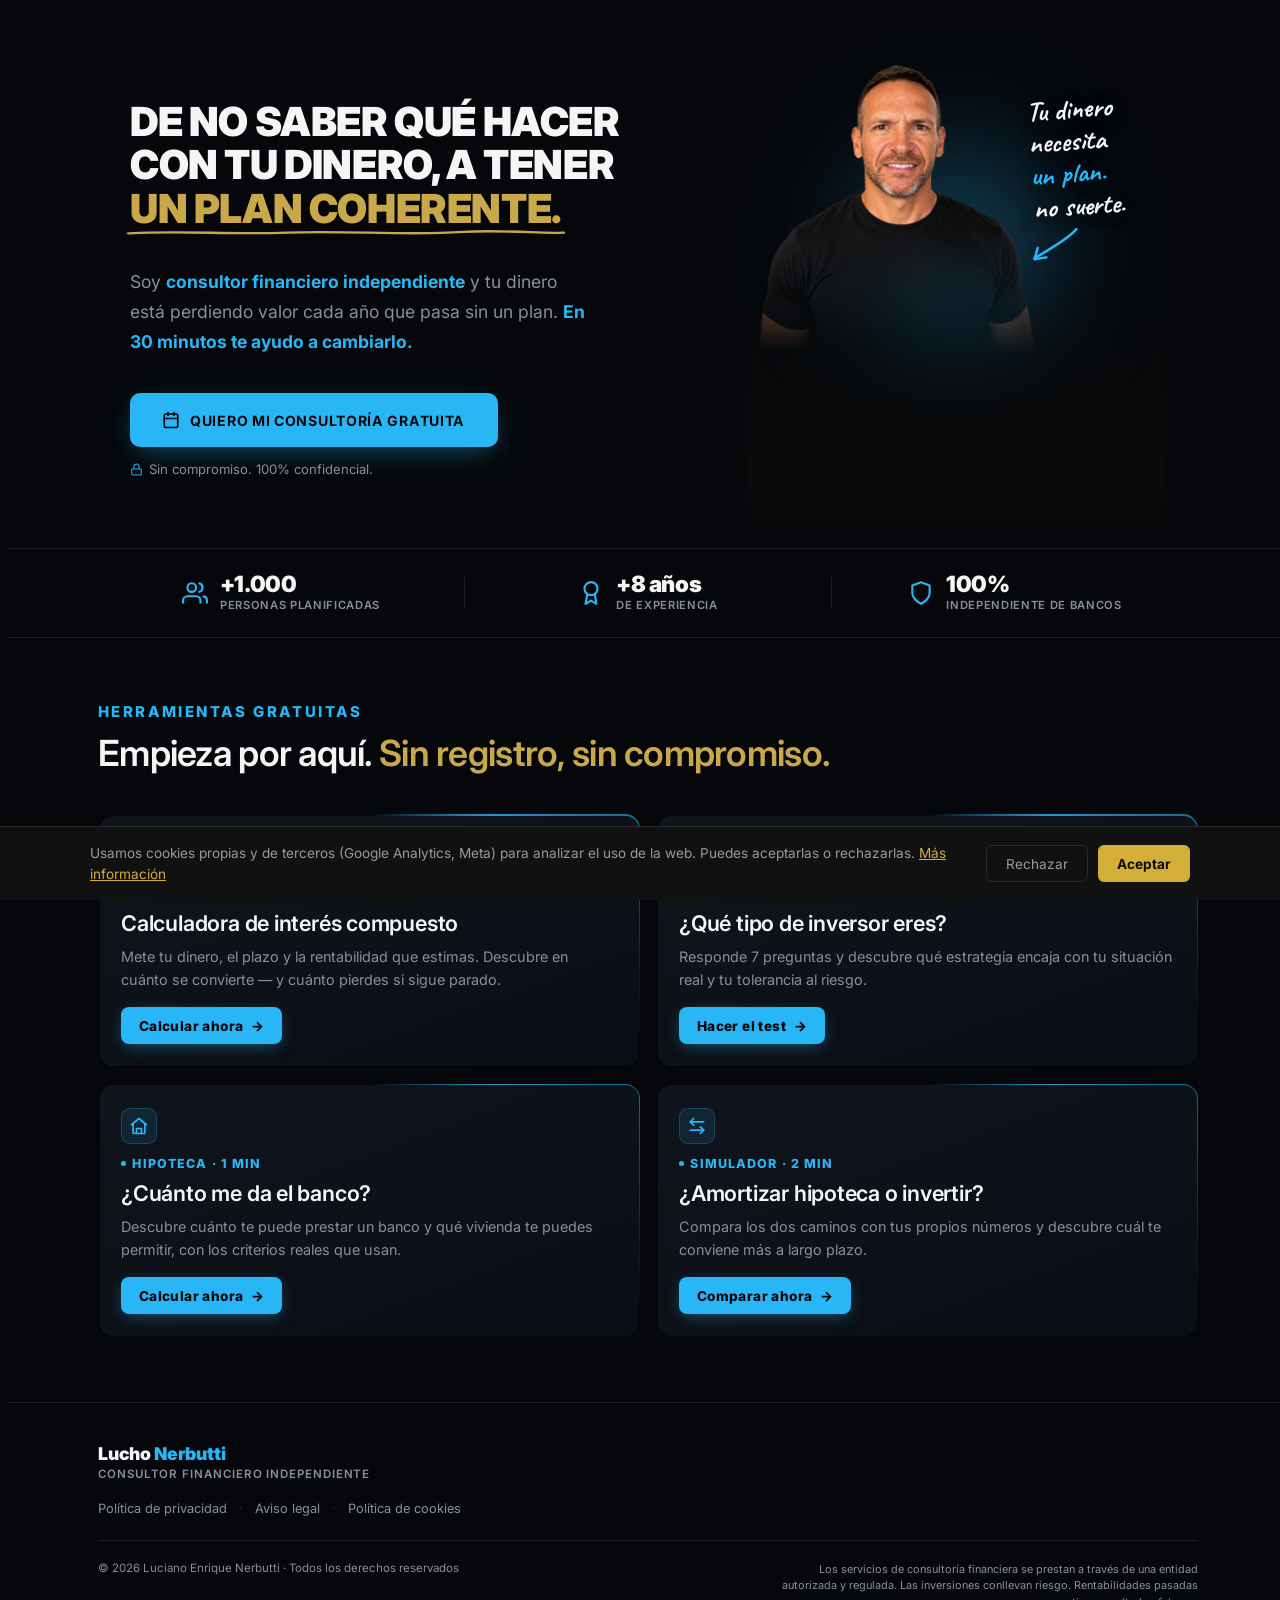
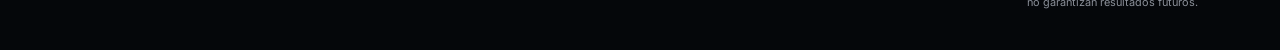
==== commit 7d7308a7: "Add files via upload" ====
--- a/index.html
+++ b/index.html
@@ -300,27 +300,27 @@
 /* iconos credibilidad a celeste */
 .hero-cred-icon { color: var(--sky); }
 
-/* anillo giratorio de las tarjetas de herramientas */
-@property --angle { syntax: '<angle>'; initial-value: 0deg; inherits: false; }
-@keyframes herr-ring-spin { to { --angle: 360deg; } }
+/* anillo giratorio de las tarjetas de herramientas (transform-only: evita el bug de repintado de @property + conic-gradient animado) */
+@keyframes herr-ring-spin { to { transform: rotate(360deg); } }
 
 #lucho-herramientas { font-family: 'Inter', sans-serif; background: #05070a; color: #f5f5f5; padding: 4rem 2rem; display: flex; justify-content: center; border-top: 1px solid #1b2027; }
 .herr-wrap { width: 100%; max-width: 1100px; }
 .herr-head { margin-bottom: 2.5rem; }
-.herr-eyebrow { font-size: 12px; color: #8a8f98; letter-spacing: 0.2em; text-transform: uppercase; font-weight: 700; margin-bottom: 0.75rem; }
+.herr-eyebrow { font-size: 15px; color: #8a8f98; letter-spacing: 0.16em; text-transform: uppercase; font-weight: 800; margin-bottom: 0.85rem; }
 .herr-title { font-size: 2.25rem; font-weight: 600; line-height: 1.1; color: #f5f5f5; letter-spacing: -0.02em; }
 .herr-title em { font-style: normal; color: #c9a84c; }
 .herr-grid { display: grid; grid-template-columns: repeat(2, 1fr); gap: 1rem; }
-.herr-card-ring { position: relative; display: block; border-radius: 15px; padding: 1.5px; text-decoration: none; background: conic-gradient(from var(--angle), transparent 0deg, rgba(41,182,246,0.85) 50deg, transparent 130deg, transparent 360deg); animation: herr-ring-spin 6s linear infinite; }
-.herr-card-ring:hover { animation-duration: 2.2s; }
-.herr-card { display: flex; flex-direction: column; height: 100%; background: linear-gradient(160deg, #10151d 0%, #0a0e14 100%); border-radius: 13.5px; padding: 1.75rem 1.5rem; position: relative; overflow: hidden; box-shadow: 0 4px 24px -8px rgba(0,0,0,0.55); transition: background 0.25s ease; }
+.herr-card-ring { position: relative; display: flex; border-radius: 15px; padding: 1.5px; text-decoration: none; overflow: hidden; isolation: isolate; }
+.herr-card-ring::before { content: ''; position: absolute; inset: -60%; background: conic-gradient(from 0deg, transparent 0deg, rgba(41,182,246,0.9) 45deg, transparent 110deg, transparent 360deg); animation: herr-ring-spin 6s linear infinite; z-index: 0; }
+.herr-card-ring:hover::before { animation-duration: 2.2s; }
+.herr-card { position: relative; z-index: 1; flex: 1; display: flex; flex-direction: column; background: linear-gradient(160deg, #10151d 0%, #0a0e14 100%); border-radius: 13.5px; padding: 1.4rem 1.35rem; overflow: hidden; box-shadow: 0 4px 24px -8px rgba(0,0,0,0.55); transition: background 0.25s ease; }
 .herr-card-ring:hover .herr-card { background: linear-gradient(160deg, #131924 0%, #0c1017 100%); }
-.herr-card-icon { width: 38px; height: 38px; border-radius: 9px; display: flex; align-items: center; justify-content: center; margin-bottom: 1rem; color: var(--sky); background: rgba(41,182,246,0.1); border: 1px solid rgba(41,182,246,0.25); transition: transform 0.25s ease, background 0.25s ease; flex-shrink: 0; }
+.herr-card-icon { width: 34px; height: 34px; border-radius: 9px; display: flex; align-items: center; justify-content: center; margin-bottom: 0.75rem; color: var(--sky); background: rgba(41,182,246,0.1); border: 1px solid rgba(41,182,246,0.25); transition: transform 0.25s ease, background 0.25s ease; flex-shrink: 0; }
 .herr-card-ring:hover .herr-card-icon { transform: scale(1.08) rotate(-4deg); background: rgba(41,182,246,0.18); }
-.herr-card-tag { display: inline-flex; align-items: center; gap: 0.4rem; font-size: 10.5px; color: var(--sky); letter-spacing: 0.1em; text-transform: uppercase; font-weight: 800; margin-bottom: 1rem; }
+.herr-card-tag { display: inline-flex; align-items: center; gap: 0.4rem; font-size: 12.5px; color: var(--sky); letter-spacing: 0.09em; text-transform: uppercase; font-weight: 800; margin-bottom: 0.65rem; }
 .herr-card-tag-dot { width: 5px; height: 5px; border-radius: 50%; background: var(--sky); flex-shrink: 0; }
-.herr-card-title { font-size: 1.35rem; font-weight: 600; color: #f5f5f5; letter-spacing: -0.01em; line-height: 1.2; margin-bottom: 0.5rem; min-height: 3.24rem; display: flex; align-items: flex-start; }
-.herr-card-desc { font-size: 0.9rem; color: #8a8f98; line-height: 1.6; margin-bottom: 1.5rem; flex-grow: 1; }
+.herr-card-title { font-size: 1.35rem; font-weight: 600; color: #f5f5f5; letter-spacing: -0.01em; line-height: 1.2; margin-bottom: 0.5rem; display: flex; align-items: flex-start; }
+.herr-card-desc { font-size: 0.9rem; color: #8a8f98; line-height: 1.6; margin-bottom: 1rem; flex-grow: 1; }
 .herr-card-cta { display: inline-flex; align-items: center; gap: 0.5rem; font-size: 0.85rem; font-weight: 800; color: #05070a; letter-spacing: 0.03em; background: var(--sky); padding: 0.65rem 1.1rem; border-radius: 8px; width: fit-content; box-shadow: 0 4px 16px -4px rgba(41,182,246,0.5); }
 .herr-card-cta-arrow { transition: transform 0.2s; }
 .herr-card-ring:hover .herr-card-cta-arrow { transform: translateX(3px); }
@@ -337,7 +337,7 @@
 }
 
 @media (prefers-reduced-motion: reduce) {
-  .herr-card-ring { animation: none; }
+  .herr-card-ring::before { animation: none; }
 }
 </style>
 </head>
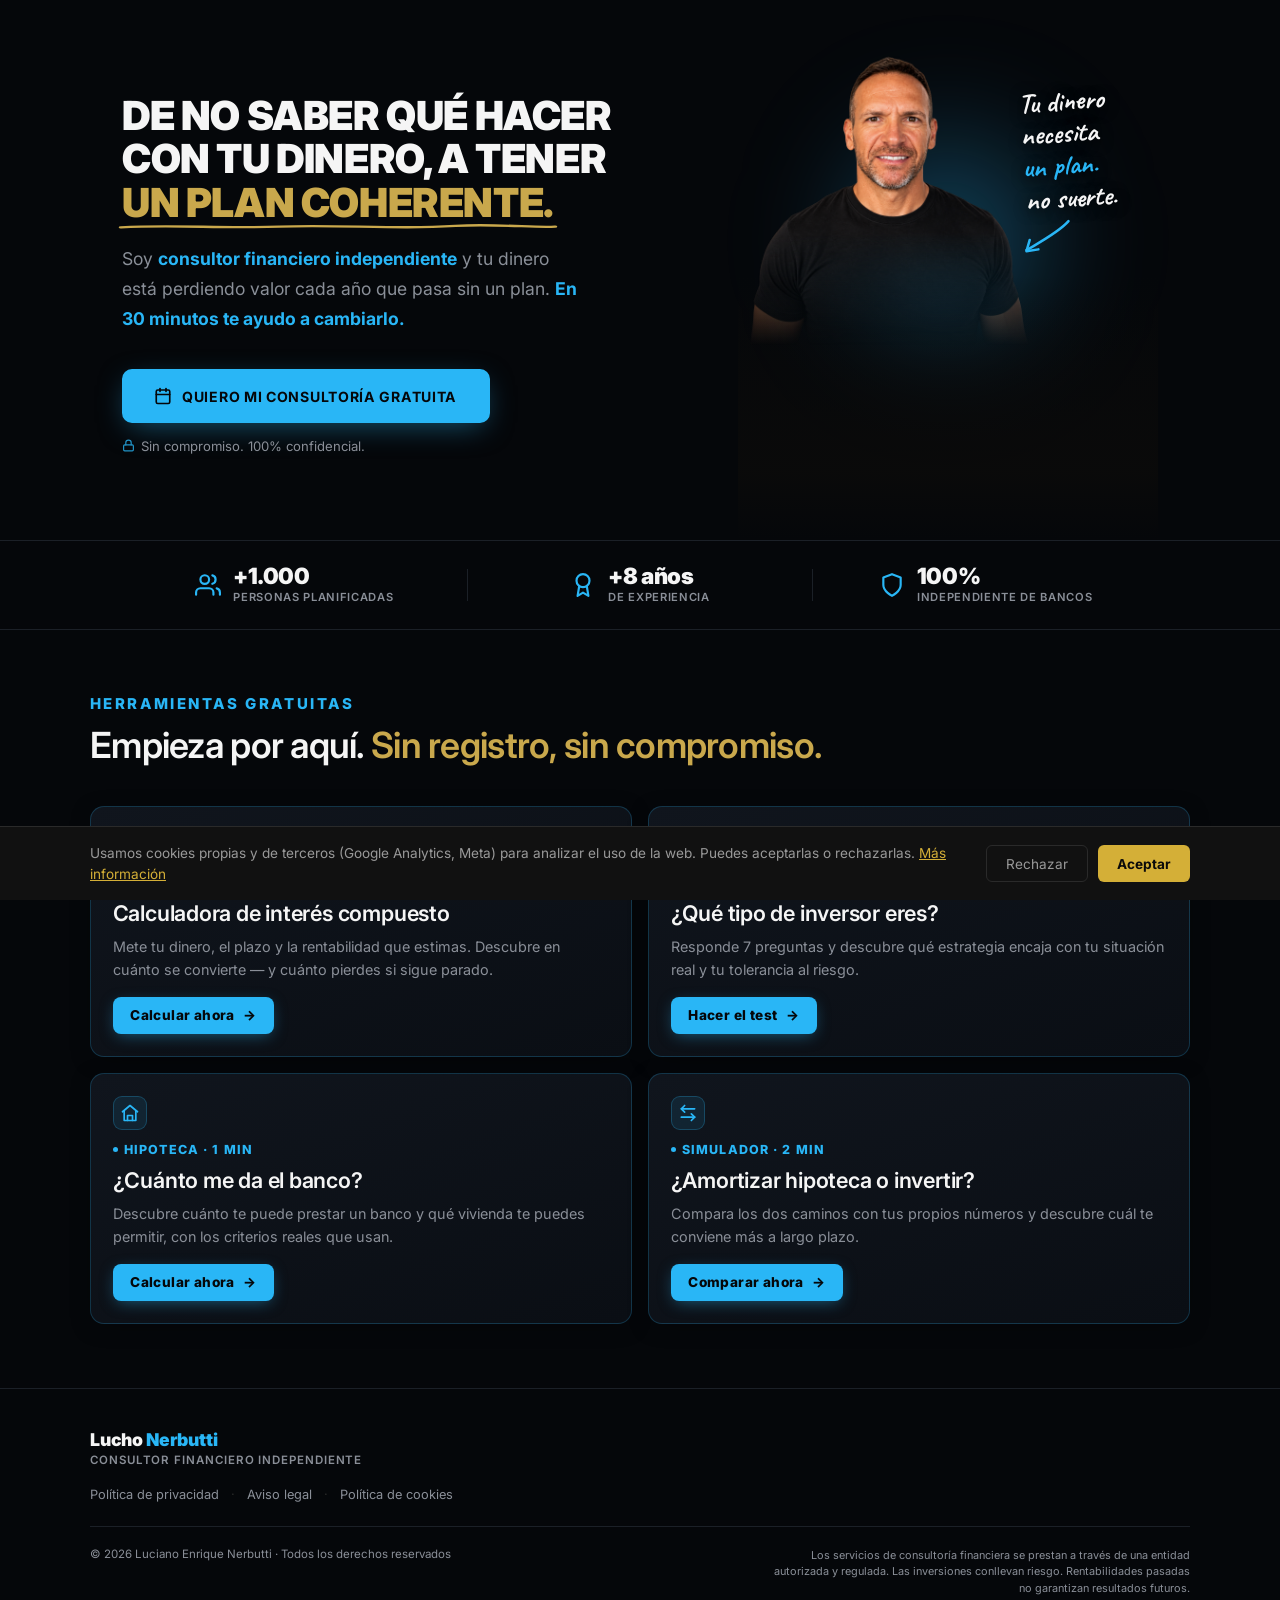
==== commit d0401b7d: "Add files via upload" ====
--- a/index.html
+++ b/index.html
@@ -34,7 +34,6 @@
   --muted:#8A8F98; --line:#1B2027;
 }
 
-<style>
 * { box-sizing: border-box; margin: 0; padding: 0; }
 html, body { background: #05070a; overflow-x: hidden; width: 100%; max-width: 100%; }
 
@@ -300,8 +299,14 @@
 /* iconos credibilidad a celeste */
 .hero-cred-icon { color: var(--sky); }
 
-/* anillo giratorio de las tarjetas de herramientas (transform-only: evita el bug de repintado de @property + conic-gradient animado) */
-@keyframes herr-ring-spin { to { transform: rotate(360deg); } }
+/* pulso de las tarjetas de herramientas: solo box-shadow/border-color, sin overflow ni elementos sobredimensionados */
+@keyframes herr-card-pulse {
+  0%, 100% { box-shadow: 0 4px 24px -8px rgba(0,0,0,0.55); border-color: rgba(41,182,246,0.22); }
+  50% { box-shadow: 0 0 22px 1px rgba(41,182,246,0.22), 0 4px 24px -8px rgba(0,0,0,0.55); border-color: rgba(41,182,246,0.5); }
+}
+@media (prefers-reduced-motion: reduce) {
+  .herr-card-ring { animation: none !important; }
+}
 
 #lucho-herramientas { font-family: 'Inter', sans-serif; background: #05070a; color: #f5f5f5; padding: 4rem 2rem; display: flex; justify-content: center; border-top: 1px solid #1b2027; }
 .herr-wrap { width: 100%; max-width: 1100px; }
@@ -310,11 +315,9 @@
 .herr-title { font-size: 2.25rem; font-weight: 600; line-height: 1.1; color: #f5f5f5; letter-spacing: -0.02em; }
 .herr-title em { font-style: normal; color: #c9a84c; }
 .herr-grid { display: grid; grid-template-columns: repeat(2, 1fr); gap: 1rem; }
-.herr-card-ring { position: relative; display: flex; border-radius: 15px; padding: 1.5px; text-decoration: none; overflow: hidden; isolation: isolate; }
-.herr-card-ring::before { content: ''; position: absolute; inset: -60%; background: conic-gradient(from 0deg, transparent 0deg, rgba(41,182,246,0.9) 45deg, transparent 110deg, transparent 360deg); animation: herr-ring-spin 6s linear infinite; z-index: 0; }
-.herr-card-ring:hover::before { animation-duration: 2.2s; }
-.herr-card { position: relative; z-index: 1; flex: 1; display: flex; flex-direction: column; background: linear-gradient(160deg, #10151d 0%, #0a0e14 100%); border-radius: 13.5px; padding: 1.4rem 1.35rem; overflow: hidden; box-shadow: 0 4px 24px -8px rgba(0,0,0,0.55); transition: background 0.25s ease; }
-.herr-card-ring:hover .herr-card { background: linear-gradient(160deg, #131924 0%, #0c1017 100%); }
+.herr-card-ring { position: relative; display: flex; border-radius: 14px; border: 1.5px solid rgba(41,182,246,0.22); text-decoration: none; background: linear-gradient(160deg, #10151d 0%, #0a0e14 100%); box-shadow: 0 4px 24px -8px rgba(0,0,0,0.55); animation: herr-card-pulse 3.5s ease-in-out infinite; transition: background 0.25s ease; }
+.herr-card-ring:hover { animation-duration: 1.4s; background: linear-gradient(160deg, #131924 0%, #0c1017 100%); }
+.herr-card { position: relative; flex: 1; display: flex; flex-direction: column; padding: 1.4rem 1.35rem; overflow: hidden; }
 .herr-card-icon { width: 34px; height: 34px; border-radius: 9px; display: flex; align-items: center; justify-content: center; margin-bottom: 0.75rem; color: var(--sky); background: rgba(41,182,246,0.1); border: 1px solid rgba(41,182,246,0.25); transition: transform 0.25s ease, background 0.25s ease; flex-shrink: 0; }
 .herr-card-ring:hover .herr-card-icon { transform: scale(1.08) rotate(-4deg); background: rgba(41,182,246,0.18); }
 .herr-card-tag { display: inline-flex; align-items: center; gap: 0.4rem; font-size: 12.5px; color: var(--sky); letter-spacing: 0.09em; text-transform: uppercase; font-weight: 800; margin-bottom: 0.65rem; }
@@ -336,9 +339,6 @@
   .footer-disclaimer { text-align: left; }
 }
 
-@media (prefers-reduced-motion: reduce) {
-  .herr-card-ring::before { animation: none; }
-}
 </style>
 </head>
 <body>
